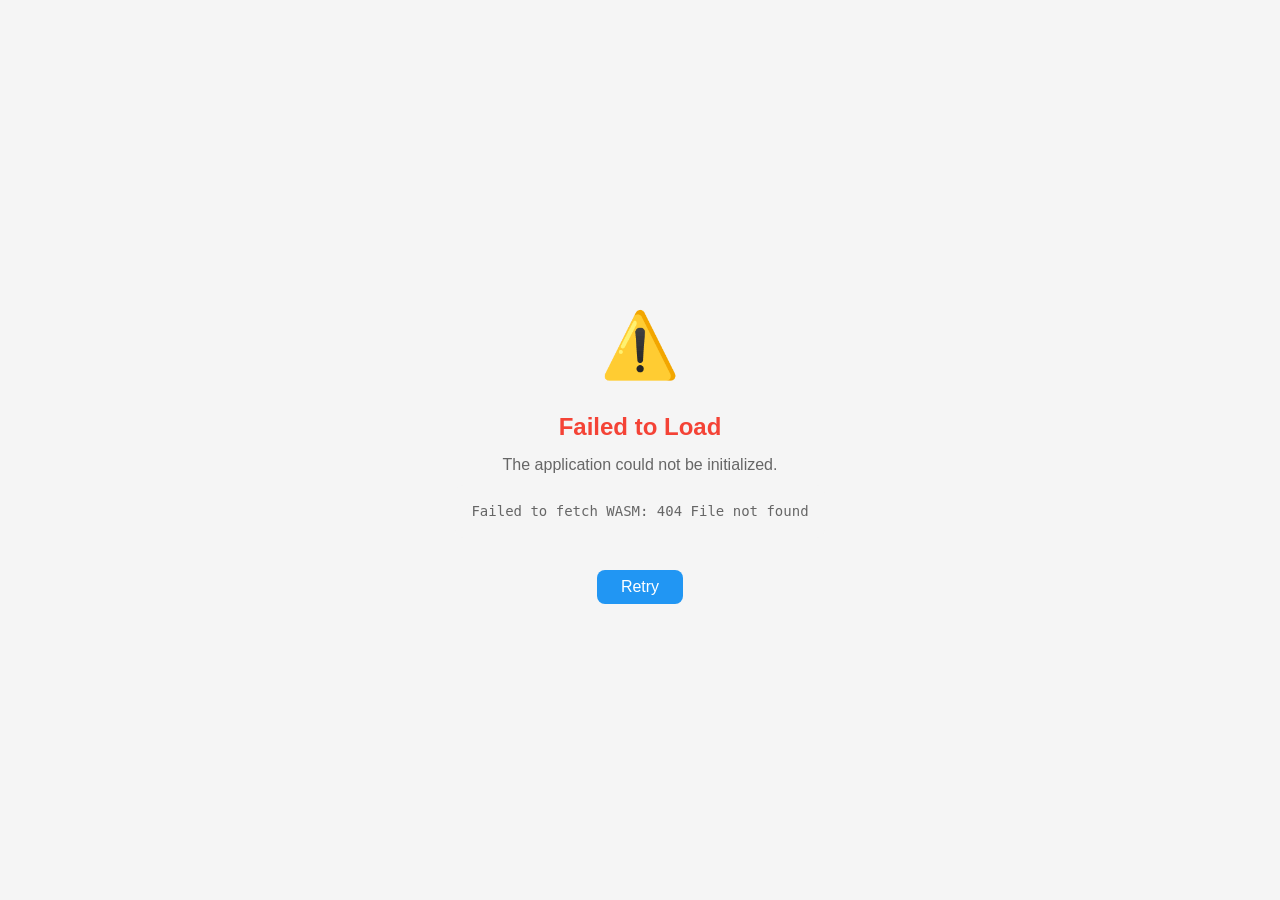
==== index.html @ f496a76c "Deploy Bulletin Board WASM app to GitHub Pages - Add BulletinBoard.wasm (66MB) built with Swift 6.2." ====
<!DOCTYPE html>
<html lang="en">
<head>
    <meta charset="UTF-8">
    <meta name="viewport" content="width=device-width, initial-scale=1.0">
    <title>Bulletin Board - RSS Feed Reader</title>

    <!-- Security Headers -->
    <meta http-equiv="Content-Security-Policy" content="default-src 'self'; script-src 'self' 'unsafe-inline' 'wasm-unsafe-eval'; style-src 'self' 'unsafe-inline'; img-src 'self' data: https:; connect-src 'self' https:; font-src 'self' data:;">

    <!-- Meta Tags -->
    <meta name="description" content="A modern RSS feed reader built with Swift WASM and LINKER framework">
    <meta name="author" content="Bulletin Board">
    <meta name="theme-color" content="#2196f3">

    <!-- Favicon -->
    <link rel="icon" href="data:image/svg+xml,<svg xmlns='http://www.w3.org/2000/svg' viewBox='0 0 100 100'><text y='.9em' font-size='90'>🗞️</text></svg>">

    <!-- Styles -->
    <link rel="stylesheet" href="styles.css">
</head>
<body>
    <!-- Root mounting point -->
    <div id="app">
        <div class="loading">
            <div class="spinner"></div>
            <p>Loading Bulletin Board...</p>
            <p class="loading-subtitle">Initializing security features & GPU effects</p>
        </div>
    </div>

    <!-- WASM Bundle -->
    <script type="module">
        import { startWasmApp } from './BulletinBoard.js'

        console.log('🗞️ Bulletin Board starting...')

        startWasmApp().catch(err => {
            console.error('Failed to start WASM app:', err)
            document.getElementById('app').innerHTML = `
                <div class="error-container">
                    <div class="error-icon">⚠️</div>
                    <h1>Failed to Load</h1>
                    <p>The application could not be initialized.</p>
                    <p class="error-details">${err.message || 'Unknown error'}</p>
                    <button onclick="location.reload()" class="retry-button">Retry</button>
                </div>
            `
        })
    </script>
</body>
</html>
---- styles.css ----
/* ===============================================
   Bulletin Board - Modern RSS Feed Reader
   Built with Swift WASM & LINKER Framework
   =============================================== */

/* Base Styles */
* {
    margin: 0;
    padding: 0;
    box-sizing: border-box;
}

:root {
    /* Colors */
    --color-primary: #2196f3;
    --color-primary-dark: #1976d2;
    --color-success: #4caf50;
    --color-warning: #ff9800;
    --color-error: #f44336;
    --color-text: #333;
    --color-text-light: #666;
    --color-text-lighter: #999;
    --color-background: #f5f5f5;
    --color-surface: #ffffff;
    --color-border: #e0e0e0;
    --color-shadow: rgba(0, 0, 0, 0.1);

    /* Spacing */
    --spacing-xs: 4px;
    --spacing-sm: 8px;
    --spacing-md: 16px;
    --spacing-lg: 24px;
    --spacing-xl: 32px;

    /* Typography */
    --font-family: -apple-system, BlinkMacSystemFont, 'Segoe UI', Roboto, Oxygen, Ubuntu, Cantarell, sans-serif;
    --font-size-sm: 14px;
    --font-size-base: 16px;
    --font-size-lg: 18px;
    --font-size-xl: 24px;

    /* Transitions */
    --transition-fast: 150ms ease;
    --transition-base: 250ms ease;
    --transition-slow: 350ms ease;

    /* Border Radius */
    --radius-sm: 4px;
    --radius-md: 8px;
    --radius-lg: 12px;
}

body {
    font-family: var(--font-family);
    font-size: var(--font-size-base);
    line-height: 1.5;
    color: var(--color-text);
    background: var(--color-background);
    -webkit-font-smoothing: antialiased;
    -moz-osx-font-smoothing: grayscale;
}

/* App Container */
#app {
    min-height: 100vh;
}

.bulletin-board-app {
    max-width: 1200px;
    margin: 0 auto;
    padding: var(--spacing-lg);
}

/* Loading State */
.loading {
    display: flex;
    flex-direction: column;
    align-items: center;
    justify-content: center;
    height: 100vh;
    gap: var(--spacing-md);
}

.spinner {
    width: 48px;
    height: 48px;
    border: 4px solid var(--color-border);
    border-top-color: var(--color-primary);
    border-radius: 50%;
    animation: spin 1s linear infinite;
}

@keyframes spin {
    to { transform: rotate(360deg); }
}

.loading p {
    color: var(--color-text-light);
    font-size: var(--font-size-lg);
}

.loading-subtitle {
    font-size: var(--font-size-sm) !important;
    color: var(--color-text-lighter) !important;
}

/* Error State */
.error-container {
    display: flex;
    flex-direction: column;
    align-items: center;
    justify-content: center;
    height: 100vh;
    padding: var(--spacing-xl);
    text-align: center;
}

.error-icon {
    font-size: 64px;
    margin-bottom: var(--spacing-md);
}

.error-container h1 {
    font-size: var(--font-size-xl);
    margin-bottom: var(--spacing-sm);
    color: var(--color-error);
}

.error-container p {
    color: var(--color-text-light);
    margin-bottom: var(--spacing-sm);
}

.error-details {
    font-family: monospace;
    font-size: var(--font-size-sm);
    color: var(--color-text-lighter);
    background: var(--color-background);
    padding: var(--spacing-md);
    border-radius: var(--radius-md);
    max-width: 600px;
}

.retry-button {
    margin-top: var(--spacing-lg);
    padding: var(--spacing-sm) var(--spacing-lg);
    background: var(--color-primary);
    color: white;
    border: none;
    border-radius: var(--radius-md);
    font-size: var(--font-size-base);
    cursor: pointer;
    transition: background var(--transition-fast);
}

.retry-button:hover {
    background: var(--color-primary-dark);
}

/* Header */
.app-header {
    margin-bottom: var(--spacing-xl);
    text-align: center;
}

.app-header h1 {
    font-size: var(--font-size-xl);
    margin-bottom: var(--spacing-sm);
    color: var(--color-text);
}

.app-stats {
    color: var(--color-text-light);
    font-size: var(--font-size-sm);
}

/* Article Cards */
.article-card {
    background: var(--color-surface);
    border-radius: var(--radius-lg);
    padding: var(--spacing-lg);
    margin-bottom: var(--spacing-md);
    box-shadow: 0 2px 4px var(--color-shadow);
    transition: box-shadow var(--transition-base), transform var(--transition-fast);
    cursor: pointer;
    will-change: transform, opacity;
}

.article-card:hover {
    box-shadow: 0 4px 8px var(--color-shadow);
    transform: translateY(-2px);
}

.article-card--read {
    opacity: 0.7;
}

.article-card--favorite {
    border-left: 4px solid var(--color-primary);
}

.article-card__header {
    margin-bottom: var(--spacing-md);
}

.article-card__category {
    display: inline-block;
    padding: var(--spacing-xs) var(--spacing-sm);
    border-radius: var(--radius-sm);
    font-size: var(--font-size-sm);
    color: white;
    margin-bottom: var(--spacing-sm);
}

.article-card__title {
    font-size: var(--font-size-lg);
    margin-bottom: var(--spacing-sm);
    color: var(--color-text);
}

.article-card__metadata {
    color: var(--color-text-lighter);
    font-size: var(--font-size-sm);
}

.article-card__content {
    margin-bottom: var(--spacing-md);
}

.article-card__image {
    width: 100%;
    height: 200px;
    object-fit: cover;
    border-radius: var(--radius-md);
    margin-bottom: var(--spacing-md);
}

.article-card__description {
    color: var(--color-text-light);
    line-height: 1.6;
}

.article-card__keywords {
    display: flex;
    flex-wrap: wrap;
    gap: var(--spacing-xs);
    margin-top: var(--spacing-sm);
}

.article-card__keyword {
    padding: var(--spacing-xs) var(--spacing-sm);
    background: var(--color-background);
    border-radius: var(--radius-sm);
    font-size: var(--font-size-sm);
    color: var(--color-text-light);
}

.article-card__footer {
    display: flex;
    align-items: center;
    gap: var(--spacing-md);
}

.article-card__action {
    padding: var(--spacing-sm) var(--spacing-md);
    background: none;
    border: 1px solid var(--color-border);
    border-radius: var(--radius-md);
    cursor: pointer;
    font-size: var(--font-size-base);
    transition: background var(--transition-fast), border-color var(--transition-fast);
}

.article-card__action:hover {
    background: var(--color-background);
    border-color: var(--color-primary);
}

.article-card__favorite {
    color: var(--color-warning);
}

.article-card__read-indicator {
    color: var(--color-text-lighter);
}

.article-card__link {
    margin-left: auto;
    color: var(--color-primary);
    text-decoration: none;
    font-weight: 500;
    transition: color var(--transition-fast);
}

.article-card__link:hover {
    color: var(--color-primary-dark);
}

/* Empty State */
.app-empty {
    text-align: center;
    padding: var(--spacing-xl);
    color: var(--color-text-light);
}

/* Footer */
.app-footer {
    margin-top: var(--spacing-xl);
    padding-top: var(--spacing-lg);
    border-top: 1px solid var(--color-border);
    text-align: center;
    color: var(--color-text-light);
    font-size: var(--font-size-sm);
}

/* GPU-Ready Classes (for LINKER GPU effects) */
.feed-manager-modal,
.search-bar {
    will-change: transform, opacity;
}

/* Responsive Design */
@media (max-width: 768px) {
    .bulletin-board-app {
        padding: var(--spacing-md);
    }

    .article-card {
        padding: var(--spacing-md);
    }

    .app-header h1 {
        font-size: var(--font-size-lg);
    }
}

/* Dark Mode Support (future) */
@media (prefers-color-scheme: dark) {
    /* Dark mode styles can be added here */
}

/* ===============================================
   Phase 1 New Components
   =============================================== */

/* Search Bar */
.search-bar {
    display: flex;
    align-items: center;
    gap: var(--spacing-sm);
    padding: var(--spacing-md);
    background: var(--color-surface);
    border-radius: var(--radius-lg);
    box-shadow: 0 2px 4px var(--color-shadow);
    margin-bottom: var(--spacing-md);
}

.search-bar__input {
    flex: 1;
    padding: var(--spacing-sm) var(--spacing-md);
    border: 1px solid var(--color-border);
    border-radius: var(--radius-md);
    font-size: var(--font-size-base);
    font-family: var(--font-family);
    transition: border-color var(--transition-fast);
}

.search-bar__input:focus {
    outline: none;
    border-color: var(--color-primary);
}

.search-bar__actions {
    display: flex;
    align-items: center;
    gap: var(--spacing-sm);
}

.search-bar__icon {
    color: var(--color-text-lighter);
    font-size: var(--font-size-lg);
}

.search-bar__clear {
    padding: var(--spacing-xs);
    background: none;
    border: none;
    cursor: pointer;
    color: var(--color-text-lighter);
    font-size: var(--font-size-lg);
    transition: color var(--transition-fast);
}

.search-bar__clear:hover {
    color: var(--color-error);
}

.search-bar__status-container {
    min-width: 80px;
    text-align: right;
}

.search-bar__status {
    font-size: var(--font-size-sm);
    color: var(--color-text-lighter);
}

.search-bar__status--searching {
    color: var(--color-primary);
}

.search-bar__status--results {
    color: var(--color-success);
}

/* Toolbar */
.app-toolbar {
    display: flex;
    gap: var(--spacing-md);
    padding: var(--spacing-md);
    margin-bottom: var(--spacing-lg);
}

.toolbar-button {
    padding: var(--spacing-sm) var(--spacing-lg);
    background: var(--color-surface);
    border: 1px solid var(--color-border);
    border-radius: var(--radius-md);
    font-size: var(--font-size-base);
    font-family: var(--font-family);
    cursor: pointer;
    transition: all var(--transition-fast);
}

.toolbar-button:hover {
    background: var(--color-background);
    border-color: var(--color-primary);
    transform: translateY(-1px);
    box-shadow: 0 2px 4px var(--color-shadow);
}

.toolbar-button--primary {
    background: var(--color-primary);
    color: white;
    border-color: var(--color-primary);
}

.toolbar-button--primary:hover {
    background: var(--color-primary-dark);
    border-color: var(--color-primary-dark);
}

/* Feed Manager Modal */
.modal-overlay {
    position: fixed;
    top: 0;
    left: 0;
    right: 0;
    bottom: 0;
    background: rgba(0, 0, 0, 0.5);
    display: flex;
    align-items: center;
    justify-content: center;
    z-index: 1000;
    animation: fadeIn var(--transition-base);
}

@keyframes fadeIn {
    from { opacity: 0; }
    to { opacity: 1; }
}

.feed-manager {
    background: var(--color-surface);
    border-radius: var(--radius-lg);
    max-width: 600px;
    width: 90%;
    max-height: 80vh;
    display: flex;
    flex-direction: column;
    box-shadow: 0 8px 32px rgba(0, 0, 0, 0.2);
    animation: slideUp var(--transition-base);
}

@keyframes slideUp {
    from {
        opacity: 0;
        transform: translateY(20px);
    }
    to {
        opacity: 1;
        transform: translateY(0);
    }
}

.feed-manager__header {
    display: flex;
    align-items: center;
    justify-content: space-between;
    padding: var(--spacing-lg);
    border-bottom: 1px solid var(--color-border);
}

.feed-manager__title {
    font-size: var(--font-size-xl);
    margin: 0;
}

.feed-manager__close {
    padding: var(--spacing-xs);
    background: none;
    border: none;
    font-size: var(--font-size-xl);
    cursor: pointer;
    color: var(--color-text-lighter);
    transition: color var(--transition-fast);
}

.feed-manager__close:hover {
    color: var(--color-error);
}

.feed-manager__content {
    flex: 1;
    overflow-y: auto;
    padding: var(--spacing-lg);
}

.feed-manager__list {
    display: flex;
    flex-direction: column;
    gap: var(--spacing-md);
}

.feed-manager__empty {
    text-align: center;
    padding: var(--spacing-xl);
    color: var(--color-text-light);
}

.feed-item {
    display: flex;
    justify-content: space-between;
    align-items: center;
    padding: var(--spacing-md);
    background: var(--color-background);
    border-radius: var(--radius-md);
    border-left: 4px solid var(--color-success);
}

.feed-item--disabled {
    opacity: 0.6;
    border-left-color: var(--color-text-lighter);
}

.feed-item--error {
    border-left-color: var(--color-error);
}

.feed-item__info {
    flex: 1;
}

.feed-item__title {
    margin: 0 0 var(--spacing-xs) 0;
    font-size: var(--font-size-lg);
}

.feed-item__url {
    margin: 0 0 var(--spacing-xs) 0;
    font-size: var(--font-size-sm);
    color: var(--color-text-lighter);
}

.feed-item__stats {
    font-size: var(--font-size-sm);
    color: var(--color-text-light);
}

.feed-item__actions {
    display: flex;
    gap: var(--spacing-sm);
}

.feed-item__action {
    padding: var(--spacing-sm);
    background: none;
    border: 1px solid var(--color-border);
    border-radius: var(--radius-sm);
    cursor: pointer;
    font-size: var(--font-size-lg);
    transition: all var(--transition-fast);
}

.feed-item__action:hover {
    background: var(--color-surface);
    border-color: var(--color-primary);
}

.feed-item__action--danger:hover {
    border-color: var(--color-error);
    color: var(--color-error);
}

.feed-form {
    display: flex;
    flex-direction: column;
    gap: var(--spacing-md);
}

.feed-form label {
    font-weight: 500;
    margin-bottom: var(--spacing-xs);
}

.feed-form input {
    padding: var(--spacing-sm) var(--spacing-md);
    border: 1px solid var(--color-border);
    border-radius: var(--radius-md);
    font-size: var(--font-size-base);
    font-family: var(--font-family);
    transition: border-color var(--transition-fast);
}

.feed-form input:focus {
    outline: none;
    border-color: var(--color-primary);
}

.feed-form__submit {
    padding: var(--spacing-sm) var(--spacing-lg);
    background: var(--color-primary);
    color: white;
    border: none;
    border-radius: var(--radius-md);
    font-size: var(--font-size-base);
    font-weight: 500;
    cursor: pointer;
    transition: background var(--transition-fast);
}

.feed-form__submit:hover {
    background: var(--color-primary-dark);
}

.feed-manager__footer {
    padding: var(--spacing-lg);
    border-top: 1px solid var(--color-border);
    display: flex;
    justify-content: flex-end;
    gap: var(--spacing-md);
}

.feed-manager__add,
.feed-manager__cancel {
    padding: var(--spacing-sm) var(--spacing-lg);
    border: 1px solid var(--color-border);
    border-radius: var(--radius-md);
    font-size: var(--font-size-base);
    cursor: pointer;
    transition: all var(--transition-fast);
}

.feed-manager__add {
    background: var(--color-primary);
    color: white;
    border-color: var(--color-primary);
}

.feed-manager__add:hover {
    background: var(--color-primary-dark);
}

.feed-manager__cancel {
    background: var(--color-surface);
}

.feed-manager__cancel:hover {
    background: var(--color-background);
}

/* Toast Notifications */
.toast {
    position: fixed;
    bottom: var(--spacing-xl);
    right: var(--spacing-xl);
    background: var(--color-success);
    color: white;
    padding: var(--spacing-md) var(--spacing-lg);
    border-radius: var(--radius-md);
    box-shadow: 0 4px 12px rgba(0, 0, 0, 0.15);
    display: flex;
    align-items: center;
    gap: var(--spacing-md);
    z-index: 2000;
    animation: slideInRight var(--transition-base);
}

@keyframes slideInRight {
    from {
        opacity: 0;
        transform: translateX(100px);
    }
    to {
        opacity: 1;
        transform: translateX(0);
    }
}

.toast--success {
    background: var(--color-success);
}

.toast--error {
    background: var(--color-error);
}

.toast--warning {
    background: var(--color-warning);
}

.toast__message {
    flex: 1;
}

.toast__close {
    padding: var(--spacing-xs);
    background: none;
    border: none;
    color: white;
    font-size: var(--font-size-lg);
    cursor: pointer;
    opacity: 0.8;
    transition: opacity var(--transition-fast);
}

.toast__close:hover {
    opacity: 1;
}

/* Error Message (reusing ErrorMessage component styles) */
.error-message {
    padding: var(--spacing-md);
    background: var(--color-error);
    color: white;
    border-radius: var(--radius-md);
    margin-bottom: var(--spacing-md);
    display: flex;
    justify-content: space-between;
    align-items: center;
}

.error-message__text {
    flex: 1;
}

.error-message__dismiss {
    padding: var(--spacing-xs) var(--spacing-sm);
    background: none;
    border: none;
    color: white;
    cursor: pointer;
    font-size: var(--font-size-lg);
    opacity: 0.8;
    transition: opacity var(--transition-fast);
}

.error-message__dismiss:hover {
    opacity: 1;
}
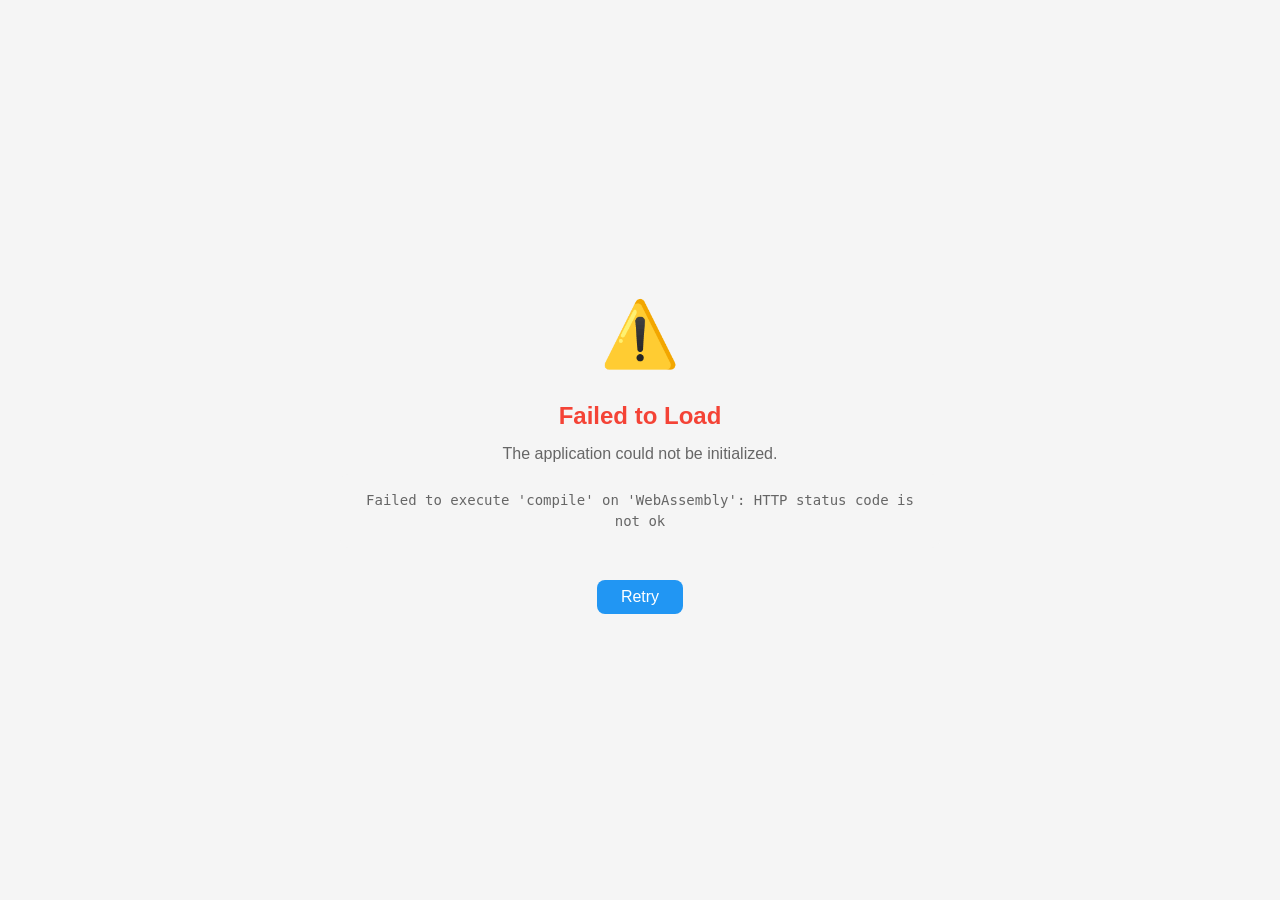
==== commit 92b7ac05: "deploy: Optimized WASM (48MB) + service worker caching" ====
--- a/index.html
+++ b/index.html
@@ -31,11 +31,20 @@
 
     <!-- WASM Bundle -->
     <script type="module">
+        if ('serviceWorker' in navigator) {
+            navigator.serviceWorker.register('./sw.js').then(reg => {
+                console.log('[SW] Registered:', reg.scope);
+            }).catch(err => console.warn('[SW] Registration failed:', err));
+        }
+
         import { startWasmApp } from './BulletinBoard.js'
 
-        console.log('🗞️ Bulletin Board starting...')
+        const pageStart = performance.now();
+        console.log(`[PERF] Page script executing at ${pageStart.toFixed(1)}ms from navigationStart`);
 
-        startWasmApp().catch(err => {
+        startWasmApp().then(() => {
+            console.log(`[PERF] App fully started: ${(performance.now() - pageStart).toFixed(1)}ms from script start`);
+        }).catch(err => {
             console.error('Failed to start WASM app:', err)
             document.getElementById('app').innerHTML = `
                 <div class="error-container">
--- a/styles.css
+++ b/styles.css
@@ -1,9 +1,3 @@
-/* ===============================================
-   Bulletin Board - Modern RSS Feed Reader
-   Built with Swift WASM & LINKER Framework
-   =============================================== */
-
-/* Base Styles */
 * {
     margin: 0;
     padding: 0;
@@ -11,7 +5,6 @@
 }
 
 :root {
-    /* Colors */
     --color-primary: #2196f3;
     --color-primary-dark: #1976d2;
     --color-success: #4caf50;
@@ -24,27 +17,19 @@
     --color-surface: #ffffff;
     --color-border: #e0e0e0;
     --color-shadow: rgba(0, 0, 0, 0.1);
-
-    /* Spacing */
     --spacing-xs: 4px;
     --spacing-sm: 8px;
     --spacing-md: 16px;
     --spacing-lg: 24px;
     --spacing-xl: 32px;
-
-    /* Typography */
     --font-family: -apple-system, BlinkMacSystemFont, 'Segoe UI', Roboto, Oxygen, Ubuntu, Cantarell, sans-serif;
     --font-size-sm: 14px;
     --font-size-base: 16px;
     --font-size-lg: 18px;
     --font-size-xl: 24px;
-
-    /* Transitions */
     --transition-fast: 150ms ease;
     --transition-base: 250ms ease;
     --transition-slow: 350ms ease;
-
-    /* Border Radius */
     --radius-sm: 4px;
     --radius-md: 8px;
     --radius-lg: 12px;
@@ -60,7 +45,6 @@
     -moz-osx-font-smoothing: grayscale;
 }
 
-/* App Container */
 #app {
     min-height: 100vh;
 }
@@ -71,7 +55,6 @@
     padding: var(--spacing-lg);
 }
 
-/* Loading State */
 .loading {
     display: flex;
     flex-direction: column;
@@ -104,7 +87,6 @@
     color: var(--color-text-lighter) !important;
 }
 
-/* Error State */
 .error-container {
     display: flex;
     flex-direction: column;
@@ -157,7 +139,6 @@
     background: var(--color-primary-dark);
 }
 
-/* Header */
 .app-header {
     margin-bottom: var(--spacing-xl);
     text-align: center;
@@ -174,7 +155,6 @@
     font-size: var(--font-size-sm);
 }
 
-/* Article Cards */
 .article-card {
     background: var(--color-surface);
     border-radius: var(--radius-lg);
@@ -199,6 +179,11 @@
     border-left: 4px solid var(--color-primary);
 }
 
+.article-card--selected {
+    outline: 2px solid var(--color-primary);
+    outline-offset: -2px;
+}
+
 .article-card__header {
     margin-bottom: var(--spacing-md);
 }
@@ -296,14 +281,12 @@
     color: var(--color-primary-dark);
 }
 
-/* Empty State */
 .app-empty {
     text-align: center;
     padding: var(--spacing-xl);
     color: var(--color-text-light);
 }
 
-/* Footer */
 .app-footer {
     margin-top: var(--spacing-xl);
     padding-top: var(--spacing-lg);
@@ -313,13 +296,11 @@
     font-size: var(--font-size-sm);
 }
 
-/* GPU-Ready Classes (for LINKER GPU effects) */
 .feed-manager-modal,
 .search-bar {
     will-change: transform, opacity;
 }
 
-/* Responsive Design */
 @media (max-width: 768px) {
     .bulletin-board-app {
         padding: var(--spacing-md);
@@ -334,16 +315,6 @@
     }
 }
 
-/* Dark Mode Support (future) */
-@media (prefers-color-scheme: dark) {
-    /* Dark mode styles can be added here */
-}
-
-/* ===============================================
-   Phase 1 New Components
-   =============================================== */
-
-/* Search Bar */
 .search-bar {
     display: flex;
     align-items: center;
@@ -413,12 +384,13 @@
     color: var(--color-success);
 }
 
-/* Toolbar */
 .app-toolbar {
     display: flex;
+    flex-wrap: wrap;
     gap: var(--spacing-md);
     padding: var(--spacing-md);
     margin-bottom: var(--spacing-lg);
+    align-items: center;
 }
 
 .toolbar-button {
@@ -450,7 +422,53 @@
     border-color: var(--color-primary-dark);
 }
 
-/* Feed Manager Modal */
+.toolbar-button--active {
+    background: var(--color-primary);
+    color: white;
+    border-color: var(--color-primary);
+}
+
+.toolbar-button--active:hover {
+    background: var(--color-primary-dark);
+    border-color: var(--color-primary-dark);
+}
+
+.date-filter-group {
+    display: flex;
+    align-items: center;
+    gap: var(--spacing-xs);
+    margin-left: auto;
+}
+
+.date-filter-pill {
+    padding: var(--spacing-xs) var(--spacing-sm);
+    border: 1px solid var(--color-border);
+    border-radius: 16px;
+    background: var(--color-surface);
+    font-size: var(--font-size-sm);
+    font-family: var(--font-family);
+    cursor: pointer;
+    white-space: nowrap;
+    transition: all var(--transition-fast);
+}
+
+.date-filter-pill:hover {
+    border-color: var(--color-primary);
+    color: var(--color-primary);
+}
+
+.date-filter-pill--active {
+    background: var(--color-primary);
+    color: white;
+    border-color: var(--color-primary);
+}
+
+.date-filter-pill--active:hover {
+    background: var(--color-primary-dark);
+    border-color: var(--color-primary-dark);
+    color: white;
+}
+
 .modal-overlay {
     position: fixed;
     top: 0;
@@ -530,12 +548,21 @@
     display: flex;
     flex-direction: column;
     gap: var(--spacing-md);
+    padding: var(--spacing-md) var(--spacing-lg);
+    overflow-y: auto;
+    flex: 1;
 }
 
 .feed-manager__empty {
     text-align: center;
     padding: var(--spacing-xl);
     color: var(--color-text-light);
+}
+
+.feed-manager__error {
+    padding: var(--spacing-sm) var(--spacing-lg);
+    color: var(--color-danger);
+    font-size: var(--font-size-sm);
 }
 
 .feed-item {
@@ -604,8 +631,9 @@
 
 .feed-form {
     display: flex;
-    flex-direction: column;
-    gap: var(--spacing-md);
+    flex-direction: row;
+    gap: var(--spacing-sm);
+    padding: var(--spacing-md) var(--spacing-lg);
 }
 
 .feed-form label {
@@ -614,6 +642,7 @@
 }
 
 .feed-form input {
+    flex: 1;
     padding: var(--spacing-sm) var(--spacing-md);
     border: 1px solid var(--color-border);
     border-radius: var(--radius-md);
@@ -637,6 +666,7 @@
     font-weight: 500;
     cursor: pointer;
     transition: background var(--transition-fast);
+    white-space: nowrap;
 }
 
 .feed-form__submit:hover {
@@ -679,7 +709,13 @@
     background: var(--color-background);
 }
 
-/* Toast Notifications */
+.feed-manager__opml {
+    display: flex;
+    gap: var(--spacing-sm);
+    padding: var(--spacing-sm) var(--spacing-lg) var(--spacing-md);
+    border-top: 1px solid var(--color-border);
+}
+
 .toast {
     position: fixed;
     bottom: var(--spacing-xl);
@@ -738,7 +774,6 @@
     opacity: 1;
 }
 
-/* Error Message (reusing ErrorMessage component styles) */
 .error-message {
     padding: var(--spacing-md);
     background: var(--color-error);
@@ -769,3 +804,561 @@
     opacity: 1;
 }
 
+.card-expansion-backdrop {
+    position: fixed;
+    top: 0;
+    left: 0;
+    right: 0;
+    bottom: 0;
+    background: rgba(0, 0, 0, 0.5);
+    z-index: 10000;
+    will-change: opacity;
+}
+
+.card-expansion-clone {
+    position: fixed;
+    z-index: 10001;
+    will-change: transform;
+    overflow: hidden;
+    background: var(--color-surface);
+}
+
+.article-detail-overlay {
+    position: fixed;
+    top: 0;
+    left: 0;
+    right: 0;
+    bottom: 0;
+    z-index: 1000;
+    display: flex;
+    align-items: flex-start;
+    justify-content: center;
+    overflow-y: auto;
+    -webkit-overflow-scrolling: touch;
+    padding: var(--spacing-lg) var(--spacing-md);
+}
+
+.article-detail {
+    position: relative;
+    max-width: 800px;
+    width: 100%;
+    background: var(--color-surface);
+    border-radius: var(--radius-lg);
+    margin: var(--spacing-lg) 0;
+}
+
+.article-detail__close-btn {
+    position: absolute;
+    top: var(--spacing-md);
+    right: var(--spacing-md);
+    width: 36px;
+    height: 36px;
+    border-radius: 50%;
+    border: none;
+    background: rgba(0, 0, 0, 0.5);
+    color: white;
+    font-size: 18px;
+    cursor: pointer;
+    display: flex;
+    align-items: center;
+    justify-content: center;
+    z-index: 10;
+    transition: background var(--transition-fast);
+}
+
+.article-detail__close-btn:hover {
+    background: rgba(0, 0, 0, 0.7);
+}
+
+.article-detail__hero {
+    width: 100%;
+    max-height: 300px;
+    overflow: hidden;
+    border-radius: var(--radius-lg) var(--radius-lg) 0 0;
+}
+
+.article-detail__hero-img {
+    width: 100%;
+    height: 300px;
+    object-fit: cover;
+    display: block;
+}
+
+.article-detail__hero--placeholder {
+    height: 120px;
+    background: linear-gradient(135deg, #e8eaf6 0%, #c5cae9 50%, #e8eaf6 100%);
+    display: flex;
+    align-items: center;
+    justify-content: center;
+}
+
+.article-detail__header {
+    padding: var(--spacing-lg);
+    padding-bottom: 0;
+}
+
+.article-detail__category {
+    display: inline-block;
+    padding: 2px 10px;
+    border-radius: 12px;
+    color: white;
+    font-size: var(--font-size-sm);
+    font-weight: 600;
+    margin-bottom: var(--spacing-sm);
+}
+
+.article-detail__title {
+    font-size: var(--font-size-xl);
+    font-weight: 700;
+    line-height: 1.3;
+    color: var(--color-text);
+    margin-bottom: var(--spacing-sm);
+}
+
+.article-detail__metadata {
+    font-size: var(--font-size-sm);
+    color: var(--color-text-light);
+    margin-bottom: var(--spacing-md);
+}
+
+.article-detail__body {
+    padding: var(--spacing-lg);
+    font-size: var(--font-size-base);
+    line-height: 1.7;
+    color: var(--color-text);
+}
+
+.article-detail__body p {
+    margin-bottom: var(--spacing-md);
+}
+
+.article-detail__keywords {
+    padding: 0 var(--spacing-lg);
+    padding-bottom: var(--spacing-md);
+    display: flex;
+    flex-wrap: wrap;
+    gap: var(--spacing-xs);
+}
+
+.article-detail__keyword {
+    display: inline-block;
+    padding: 2px 10px;
+    background: var(--color-background);
+    border-radius: 12px;
+    font-size: 12px;
+    color: var(--color-text-light);
+}
+
+.article-detail__footer {
+    display: flex;
+    align-items: center;
+    gap: var(--spacing-md);
+    padding: var(--spacing-lg);
+    border-top: 1px solid var(--color-border);
+}
+
+.article-detail__action {
+    padding: var(--spacing-sm) var(--spacing-md);
+    border-radius: var(--radius-md);
+    border: 1px solid var(--color-border);
+    background: var(--color-surface);
+    color: var(--color-text);
+    font-size: var(--font-size-sm);
+    cursor: pointer;
+    transition: all var(--transition-fast);
+    text-decoration: none;
+    display: inline-flex;
+    align-items: center;
+}
+
+.article-detail__action:hover {
+    background: var(--color-background);
+    border-color: var(--color-primary);
+    color: var(--color-primary);
+}
+
+.article-detail__action--primary {
+    background: var(--color-primary);
+    color: white;
+    border-color: var(--color-primary);
+    margin-left: auto;
+}
+
+.article-detail__action--primary:hover {
+    background: var(--color-primary-dark);
+    color: white;
+}
+
+@media (max-width: 600px) {
+    .article-detail-overlay {
+        padding: 0;
+    }
+
+    .article-detail {
+        border-radius: 0;
+        margin: 0;
+        min-height: 100vh;
+    }
+
+    .article-detail__hero {
+        border-radius: 0;
+    }
+
+    .article-detail__title {
+        font-size: var(--font-size-lg);
+    }
+}
+
+.category-filter-bar {
+    display: flex;
+    gap: 8px;
+    overflow-x: auto;
+    padding: 8px 0;
+    margin-bottom: var(--spacing-sm);
+    scrollbar-width: thin;
+    -webkit-overflow-scrolling: touch;
+}
+
+.category-filter-bar::-webkit-scrollbar {
+    height: 4px;
+}
+
+.category-filter-bar::-webkit-scrollbar-thumb {
+    background: var(--color-border);
+    border-radius: 4px;
+}
+
+.category-pill {
+    border-radius: 16px;
+    padding: 4px 12px;
+    font-size: 0.8rem;
+    border: 2px solid;
+    cursor: pointer;
+    white-space: nowrap;
+    font-weight: 500;
+    transition: all var(--transition-fast);
+    line-height: 1.4;
+    font-family: inherit;
+}
+
+.category-pill:hover {
+    transform: translateY(-1px);
+    box-shadow: 0 2px 4px var(--color-shadow);
+}
+
+.category-pill--active {
+    color: white;
+}
+
+.category-pill--inactive {
+    background: transparent;
+}
+
+.category-pill--all-active {
+    background-color: var(--color-text);
+    border-color: var(--color-text);
+    color: var(--color-surface);
+}
+
+.article-card__badges {
+    display: flex;
+    align-items: center;
+    gap: 8px;
+    flex-wrap: wrap;
+    margin-bottom: 4px;
+}
+
+.article-card__category {
+    cursor: pointer;
+    border: none;
+    font-family: inherit;
+}
+
+.article-card__category:hover {
+    opacity: 0.85;
+    transform: scale(1.05);
+}
+
+.article-detail__badges {
+    display: flex;
+    align-items: center;
+    gap: 8px;
+    flex-wrap: wrap;
+    margin-bottom: 8px;
+}
+
+.article-detail__category {
+    cursor: pointer;
+    border: none;
+    font-family: inherit;
+}
+
+.article-detail__category:hover {
+    opacity: 0.85;
+    transform: scale(1.05);
+}
+
+.sentiment-indicator {
+    display: inline-flex;
+    align-items: center;
+    gap: 2px;
+    font-size: 0.75rem;
+    padding: 2px 8px;
+    border-radius: 8px;
+    font-weight: 500;
+    line-height: 1.4;
+}
+
+.sentiment--positive {
+    background-color: rgba(16, 185, 129, 0.15);
+    color: #059669;
+}
+
+.sentiment--neutral {
+    background-color: rgba(107, 114, 128, 0.15);
+    color: #6b7280;
+}
+
+.sentiment--negative {
+    background-color: rgba(239, 68, 68, 0.15);
+    color: #dc2626;
+}
+
+.related-articles {
+    border-top: 1px solid var(--color-border);
+    margin-top: 16px;
+    padding: 12px var(--spacing-lg) 0;
+}
+
+.related-articles__title {
+    font-size: var(--font-size-sm);
+    font-weight: 600;
+    color: var(--color-text-light);
+    text-transform: uppercase;
+    letter-spacing: 0.05em;
+    margin-bottom: 8px;
+}
+
+.related-article-item {
+    display: flex;
+    align-items: center;
+    gap: 8px;
+    padding: 8px;
+    cursor: pointer;
+    border-radius: 8px;
+    transition: background var(--transition-fast);
+}
+
+.related-article-item:hover {
+    background-color: rgba(0, 0, 0, 0.04);
+}
+
+.related-article-item__title {
+    flex: 1;
+    font-size: var(--font-size-sm);
+    color: var(--color-text);
+    overflow: hidden;
+    text-overflow: ellipsis;
+    white-space: nowrap;
+}
+
+.related-article-item__category {
+    display: inline-block;
+    font-size: 0.65rem;
+    padding: 1px 6px;
+    border-radius: 4px;
+    color: white;
+    white-space: nowrap;
+}
+
+.article-card--tinted {
+    background: rgba(255, 255, 255, 0.4);
+    box-shadow: none;
+}
+
+.article-card--tinted:hover {
+    box-shadow: none;
+    transform: translateY(-2px);
+}
+
+.article-card--tinted .article-card__title {
+    color: inherit;
+}
+
+.article-card--tinted .article-card__description {
+    color: inherit;
+    opacity: 0.85;
+}
+
+.article-card--tinted .article-card__metadata {
+    opacity: 0.7;
+}
+
+.article-card--tinted .article-card__keyword {
+    background: rgba(0, 0, 0, 0.08);
+    color: inherit;
+}
+
+.article-card--tinted .article-card__footer {
+    color: inherit;
+}
+
+.article-card--tinted .article-card__action {
+    border-color: rgba(0, 0, 0, 0.15);
+    color: inherit;
+}
+
+.article-card--tinted .article-card__link {
+    color: inherit;
+    opacity: 0.9;
+    font-weight: 600;
+}
+
+.article-card--tinted .article-card__read-indicator {
+    color: inherit;
+    opacity: 0.6;
+}
+
+.sort-group {
+    display: flex;
+    align-items: center;
+    gap: var(--spacing-xs);
+}
+
+.sort-group__label {
+    font-size: var(--font-size-sm);
+    color: var(--color-text-light);
+    font-weight: 500;
+    white-space: nowrap;
+    margin-right: var(--spacing-xs);
+}
+
+.settings-panel {
+    background: var(--color-surface);
+    border-radius: var(--radius-lg);
+    max-width: 500px;
+    width: 90%;
+    box-shadow: 0 8px 32px rgba(0, 0, 0, 0.2);
+    animation: slideUp var(--transition-base);
+}
+
+.settings-panel__header {
+    display: flex;
+    align-items: center;
+    justify-content: space-between;
+    padding: var(--spacing-lg);
+    border-bottom: 1px solid var(--color-border);
+}
+
+.settings-panel__title {
+    font-size: var(--font-size-xl);
+    margin: 0;
+}
+
+.settings-panel__section {
+    padding: var(--spacing-md) var(--spacing-lg);
+    border-bottom: 1px solid var(--color-border);
+}
+
+.settings-panel__section:last-child {
+    border-bottom: none;
+}
+
+.settings-panel__section-title {
+    font-size: var(--font-size-base);
+    font-weight: 600;
+    margin-bottom: var(--spacing-sm);
+    color: var(--color-text);
+}
+
+.settings-panel__pills {
+    display: flex;
+    gap: var(--spacing-xs);
+}
+
+.settings-panel__info {
+    font-size: var(--font-size-sm);
+    color: var(--color-text-light);
+    margin-bottom: var(--spacing-sm);
+}
+
+.settings-panel__actions {
+    display: flex;
+    flex-wrap: wrap;
+    gap: var(--spacing-sm);
+}
+
+.feed-item__edit-form {
+    display: flex;
+    gap: var(--spacing-sm);
+    margin-top: var(--spacing-sm);
+    width: 100%;
+}
+
+.feed-item__edit-input {
+    flex: 1;
+    padding: var(--spacing-xs) var(--spacing-sm);
+    border: 1px solid var(--color-border);
+    border-radius: var(--radius-sm);
+    font-size: var(--font-size-sm);
+    font-family: var(--font-family);
+}
+
+.feed-item__edit-input:focus {
+    outline: none;
+    border-color: var(--color-primary);
+}
+
+.feed-item__edit-save {
+    padding: var(--spacing-xs) var(--spacing-sm);
+    background: var(--color-primary);
+    color: white;
+    border: none;
+    border-radius: var(--radius-sm);
+    font-size: var(--font-size-sm);
+    cursor: pointer;
+}
+
+.feed-item__edit-cancel {
+    padding: var(--spacing-xs) var(--spacing-sm);
+    background: none;
+    border: 1px solid var(--color-border);
+    border-radius: var(--radius-sm);
+    font-size: var(--font-size-sm);
+    cursor: pointer;
+}
+
+body.theme-dark {
+    --color-text: #e0e0e0;
+    --color-text-light: #b0b0b0;
+    --color-text-lighter: #888;
+    --color-background: #1a1a1a;
+    --color-surface: #2a2a2a;
+    --color-border: #444;
+    --color-shadow: rgba(0, 0, 0, 0.3);
+}
+
+body.theme-dark .article-card--tinted {
+    background: rgba(40, 40, 40, 0.6);
+}
+
+body.theme-dark .article-detail {
+    background: var(--color-surface);
+}
+
+@media (max-width: 768px) {
+    .app-toolbar {
+        gap: var(--spacing-sm);
+    }
+
+    .date-filter-group,
+    .sort-group {
+        width: 100%;
+        overflow-x: auto;
+        -webkit-overflow-scrolling: touch;
+    }
+
+    .settings-panel {
+        width: 95%;
+    }
+}
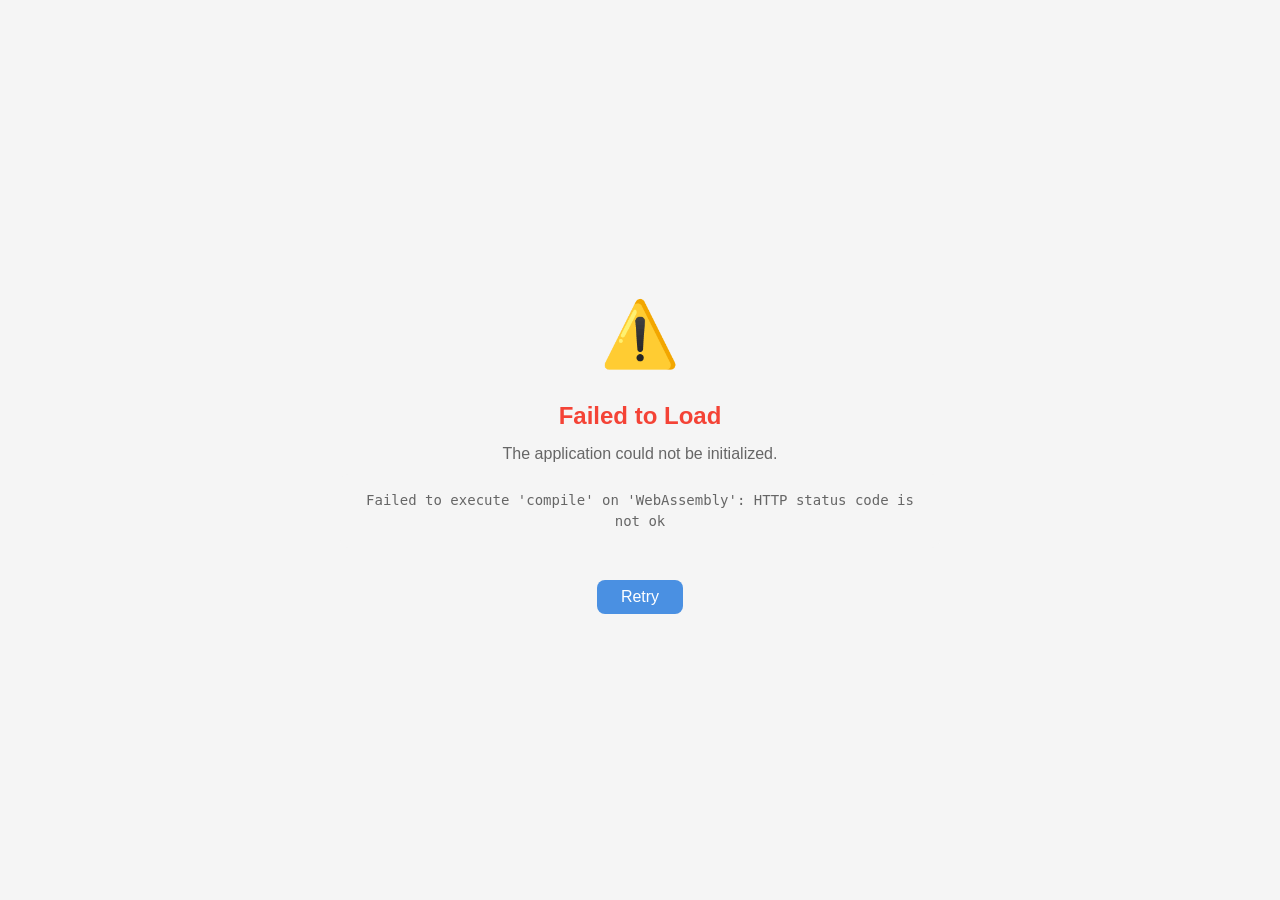
==== commit 22763e76: "fix: Defer NLP/search to post-mount, extract images from HTML, semi-transparent blur panels - Move s" ====
--- a/index.html
+++ b/index.html
@@ -18,6 +18,9 @@
 
     <!-- Styles -->
     <link rel="stylesheet" href="styles.css">
+
+    <!-- Preload WASM for faster startup -->
+    <link rel="preload" href="BulletinBoard.wasm" as="fetch" type="application/wasm" crossorigin>
 </head>
 <body>
     <!-- Root mounting point -->
--- a/styles.css
+++ b/styles.css
@@ -5,40 +5,91 @@
 }
 
 :root {
-    --color-primary: #2196f3;
-    --color-primary-dark: #1976d2;
+    --color-brand-primary: #4a90e2;
+    --color-brand-primary-dark: #357abd;
+    --color-brand-secondary: #f5a623;
+    --color-brand-secondary-dark: #f88d1f;
+
+    --color-primary: #4a90e2;
+    --color-primary-dark: #357abd;
+    --color-primary-light: #6ba3e8;
+    --color-accent: #f5a623;
+    --color-accent-dark: #f88d1f;
+
     --color-success: #4caf50;
+    --color-success-light: #81c784;
     --color-warning: #ff9800;
+    --color-warning-light: #ffb74d;
     --color-error: #f44336;
-    --color-text: #333;
-    --color-text-light: #666;
-    --color-text-lighter: #999;
+    --color-error-light: #e57373;
+    --color-info: #2196f3;
+    --color-info-light: #64b5f6;
+
+    --color-text: #1a1a1a;
+    --color-text-secondary: #4a4a4a;
+    --color-text-light: #666666;
+    --color-text-lighter: #999999;
+    --color-text-disabled: #bdbdbd;
+
     --color-background: #f5f5f5;
+    --color-background-elevated: #fafafa;
     --color-surface: #ffffff;
+    --color-surface-hover: #f8f8f8;
     --color-border: #e0e0e0;
-    --color-shadow: rgba(0, 0, 0, 0.1);
+    --color-border-light: #eeeeee;
+    --color-divider: #e0e0e0;
+
+    --color-danger: #f44336;
+
     --spacing-xs: 4px;
     --spacing-sm: 8px;
     --spacing-md: 16px;
     --spacing-lg: 24px;
     --spacing-xl: 32px;
+    --spacing-2xl: 48px;
+
     --font-family: -apple-system, BlinkMacSystemFont, 'Segoe UI', Roboto, Oxygen, Ubuntu, Cantarell, sans-serif;
+    --font-size-xs: 12px;
     --font-size-sm: 14px;
     --font-size-base: 16px;
     --font-size-lg: 18px;
     --font-size-xl: 24px;
+    --font-size-2xl: 32px;
+
+    --font-weight-normal: 400;
+    --font-weight-medium: 500;
+    --font-weight-semibold: 600;
+    --font-weight-bold: 700;
+
+    --line-height-tight: 1.25;
+    --line-height-normal: 1.5;
+    --line-height-relaxed: 1.65;
+    --line-height-loose: 1.8;
+
     --transition-fast: 150ms ease;
     --transition-base: 250ms ease;
     --transition-slow: 350ms ease;
+
     --radius-sm: 4px;
     --radius-md: 8px;
     --radius-lg: 12px;
+    --radius-xl: 16px;
+    --radius-full: 9999px;
+
+    --z-dropdown: 1000;
+    --z-sticky: 1020;
+    --z-fixed: 1030;
+    --z-modal-backdrop: 1040;
+    --z-modal: 1050;
+    --z-popover: 1060;
+    --z-tooltip: 1070;
 }
 
 body {
     font-family: var(--font-family);
     font-size: var(--font-size-base);
-    line-height: 1.5;
+    font-weight: var(--font-weight-normal);
+    line-height: var(--line-height-normal);
     color: var(--color-text);
     background: var(--color-background);
     -webkit-font-smoothing: antialiased;
@@ -77,6 +128,11 @@
     to { transform: rotate(360deg); }
 }
 
+@keyframes skeleton-shimmer {
+    0% { background-position: 200% 0; }
+    100% { background-position: -200% 0; }
+}
+
 .loading p {
     color: var(--color-text-light);
     font-size: var(--font-size-lg);
@@ -104,6 +160,7 @@
 
 .error-container h1 {
     font-size: var(--font-size-xl);
+    font-weight: var(--font-weight-bold);
     margin-bottom: var(--spacing-sm);
     color: var(--color-error);
 }
@@ -146,6 +203,7 @@
 
 .app-header h1 {
     font-size: var(--font-size-xl);
+    font-weight: var(--font-weight-bold);
     margin-bottom: var(--spacing-sm);
     color: var(--color-text);
 }
@@ -160,15 +218,15 @@
     border-radius: var(--radius-lg);
     padding: var(--spacing-lg);
     margin-bottom: var(--spacing-md);
-    box-shadow: 0 2px 4px var(--color-shadow);
+    box-shadow: none;
     transition: box-shadow var(--transition-base), transform var(--transition-fast);
     cursor: pointer;
     will-change: transform, opacity;
 }
 
 .article-card:hover {
-    box-shadow: 0 4px 8px var(--color-shadow);
-    transform: translateY(-2px);
+    box-shadow: none;
+    transform: translateY(-4px);
 }
 
 .article-card--read {
@@ -199,6 +257,7 @@
 
 .article-card__title {
     font-size: var(--font-size-lg);
+    font-weight: var(--font-weight-semibold);
     margin-bottom: var(--spacing-sm);
     color: var(--color-text);
 }
@@ -220,9 +279,48 @@
     margin-bottom: var(--spacing-md);
 }
 
+.article-card__hero {
+    margin: calc(-1 * var(--spacing-lg)) calc(-1 * var(--spacing-lg)) var(--spacing-md);
+    height: 180px;
+    overflow: hidden;
+    border-radius: var(--radius-lg) var(--radius-lg) 0 0;
+    position: relative;
+}
+
+.article-card__hero::before {
+    content: '';
+    position: absolute;
+    inset: 0;
+    background: linear-gradient(90deg, var(--color-background) 25%, var(--color-border) 50%, var(--color-background) 75%);
+    background-size: 200% 100%;
+    animation: skeleton-shimmer 1.5s ease-in-out infinite;
+    z-index: 1;
+}
+
+.article-card__hero:has(.loaded)::before {
+    display: none;
+}
+
+.article-card__hero-img {
+    width: 100%;
+    height: 100%;
+    object-fit: cover;
+    opacity: 0;
+    transition: opacity 0.3s ease;
+}
+
+.article-card__hero-img.loaded {
+    opacity: 1;
+}
+
+.article-card__hero--placeholder {
+    height: 60px;
+    background: linear-gradient(135deg, var(--color-background) 0%, var(--color-border) 50%, var(--color-background) 100%);
+}
+
 .article-card__description {
     color: var(--color-text-light);
-    line-height: 1.6;
+    line-height: var(--line-height-relaxed);
 }
 
 .article-card__keywords {
@@ -273,7 +371,7 @@
     margin-left: auto;
     color: var(--color-primary);
     text-decoration: none;
-    font-weight: 500;
+    font-weight: var(--font-weight-medium);
     transition: color var(--transition-fast);
 }
 
@@ -303,15 +401,97 @@
 
 @media (max-width: 768px) {
     .bulletin-board-app {
-        padding: var(--spacing-md);
+        padding: var(--spacing-sm);
     }
 
     .article-card {
         padding: var(--spacing-md);
     }
 
+    .article-card__hero {
+        margin: calc(-1 * var(--spacing-md)) calc(-1 * var(--spacing-md)) var(--spacing-sm);
+        height: 120px;
+    }
+
+    .app-header {
+        padding: var(--spacing-md) var(--spacing-sm);
+    }
+
     .app-header h1 {
         font-size: var(--font-size-lg);
+    }
+
+    .app-toolbar {
+        gap: var(--spacing-xs);
+        padding: var(--spacing-md) var(--spacing-sm);
+    }
+
+    .toolbar-actions {
+        display: grid;
+        grid-template-columns: 1fr 1fr;
+        gap: var(--spacing-xs);
+        width: 100%;
+    }
+
+    .toolbar-button {
+        padding: 12px var(--spacing-md);
+        min-height: 44px;
+        font-size: var(--font-size-sm);
+        white-space: nowrap;
+    }
+
+    .date-filter-group {
+        display: flex;
+        gap: var(--spacing-xs);
+        overflow-x: auto;
+        -webkit-overflow-scrolling: touch;
+        scrollbar-width: none;
+        padding-bottom: var(--spacing-xs);
+    }
+
+    .date-filter-group::-webkit-scrollbar {
+        display: none;
+    }
+
+    .date-filter-pill {
+        padding: 10px 16px;
+        min-height: 44px;
+        font-size: var(--font-size-sm);
+        flex-shrink: 0;
+    }
+
+    .sort-group {
+        display: flex;
+        gap: var(--spacing-xs);
+        overflow-x: auto;
+        -webkit-overflow-scrolling: touch;
+        scrollbar-width: none;
+    }
+
+    .sort-group::-webkit-scrollbar {
+        display: none;
+    }
+
+    .sort-group .date-filter-pill {
+        padding: 10px 16px;
+        min-height: 44px;
+        font-size: var(--font-size-sm);
+        flex-shrink: 0;
+    }
+
+    .search-button {
+        min-width: 44px;
+        min-height: 44px;
+        padding: 10px;
+    }
+
+    .search-bar__input {
+        min-height: 44px;
+    }
+
+    .article-card__actions button {
+        min-height: 44px;
+        padding: 10px 14px;
     }
 }
 
@@ -322,7 +502,7 @@
     padding: var(--spacing-md);
     background: var(--color-surface);
     border-radius: var(--radius-lg);
-    box-shadow: 0 2px 4px var(--color-shadow);
+    box-shadow: none;
     margin-bottom: var(--spacing-md);
 }
 
@@ -408,7 +588,7 @@
     background: var(--color-background);
     border-color: var(--color-primary);
     transform: translateY(-1px);
-    box-shadow: 0 2px 4px var(--color-shadow);
+    box-shadow: none;
 }
 
 .toolbar-button--primary {
@@ -431,6 +611,87 @@
 .toolbar-button--active:hover {
     background: var(--color-primary-dark);
     border-color: var(--color-primary-dark);
+}
+
+.toolbar-button--secondary {
+    background: transparent;
+    color: var(--color-primary);
+    border: 1px solid var(--color-primary);
+}
+
+.toolbar-button--secondary:hover {
+    background: var(--color-primary);
+    color: white;
+}
+
+.toolbar-button--toggle {
+    background: var(--color-surface);
+    color: var(--color-text-light);
+    border: 1px solid var(--color-border);
+}
+
+.toolbar-button--toggle:hover {
+    border-color: var(--color-primary);
+    color: var(--color-primary);
+}
+
+.toolbar-button--toggle.toolbar-button--active {
+    background: var(--color-primary);
+    color: white;
+    border-color: var(--color-primary);
+}
+
+.toolbar-button--icon-only {
+    width: 40px;
+    height: 40px;
+    padding: 0;
+    display: inline-flex;
+    align-items: center;
+    justify-content: center;
+    border-radius: var(--radius-md);
+}
+
+.toolbar-group {
+    display: flex;
+    flex-direction: row;
+    align-items: center;
+    gap: var(--spacing-xs);
+}
+
+.toolbar-separator {
+    width: 1px;
+    height: 24px;
+    background: var(--color-border);
+    margin: 0 var(--spacing-xs);
+    flex-shrink: 0;
+}
+
+.toolbar-icon {
+    display: inline-flex;
+    align-items: center;
+    justify-content: center;
+    width: 16px;
+    height: 16px;
+    flex-shrink: 0;
+}
+
+.toolbar-icon + span {
+    margin-left: var(--spacing-xs);
+}
+
+@media (max-width: 768px) {
+    .toolbar-button--icon-only {
+        width: 44px;
+        height: 44px;
+    }
+
+    .toolbar-group {
+        flex-wrap: wrap;
+    }
+
+    .toolbar-separator {
+        display: none;
+    }
 }
 
 .date-filter-group {
@@ -450,6 +711,8 @@
     cursor: pointer;
     white-space: nowrap;
     transition: all var(--transition-fast);
+    display: inline-flex;
+    align-items: center;
 }
 
 .date-filter-pill:hover {
@@ -476,6 +739,8 @@
     right: 0;
     bottom: 0;
     background: rgba(0, 0, 0, 0.5);
+    backdrop-filter: blur(4px);
+    -webkit-backdrop-filter: blur(4px);
     display: flex;
     align-items: center;
     justify-content: center;
@@ -496,19 +761,21 @@
     max-height: 80vh;
     display: flex;
     flex-direction: column;
-    box-shadow: 0 8px 32px rgba(0, 0, 0, 0.2);
-    animation: slideUp var(--transition-base);
-}
-
-@keyframes slideUp {
-    from {
-        opacity: 0;
-        transform: translateY(20px);
-    }
-    to {
-        opacity: 1;
-        transform: translateY(0);
-    }
+    box-shadow: none;
+    animation: panel-slide-up 300ms cubic-bezier(0.16, 1, 0.3, 1);
+}
+
+.feed-manager--blurred {
+    background: rgba(255, 255, 255, 0.75);
+}
+
+body.theme-dark .feed-manager--blurred {
+    background: rgba(30, 30, 30, 0.75);
+}
+
+@keyframes panel-slide-up {
+    from { opacity: 0; transform: translateY(24px) scale(0.98); }
+    to { opacity: 1; transform: translateY(0) scale(1); }
 }
 
 .feed-manager__header {
@@ -637,7 +904,7 @@
 }
 
 .feed-form label {
-    font-weight: 500;
+    font-weight: var(--font-weight-medium);
     margin-bottom: var(--spacing-xs);
 }
 
@@ -663,7 +930,7 @@
     border: none;
     border-radius: var(--radius-md);
     font-size: var(--font-size-base);
-    font-weight: 500;
+    font-weight: var(--font-weight-medium);
     cursor: pointer;
     transition: background var(--transition-fast);
     white-space: nowrap;
@@ -724,7 +991,7 @@
     color: white;
     padding: var(--spacing-md) var(--spacing-lg);
     border-radius: var(--radius-md);
-    box-shadow: 0 4px 12px rgba(0, 0, 0, 0.15);
+    box-shadow: none;
     display: flex;
     align-items: center;
     gap: var(--spacing-md);
@@ -836,6 +1103,12 @@
     overflow-y: auto;
     -webkit-overflow-scrolling: touch;
     padding: var(--spacing-lg) var(--spacing-md);
+    animation: overlay-fade-in 250ms ease;
+}
+
+@keyframes overlay-fade-in {
+    from { opacity: 0; }
+    to { opacity: 1; }
 }
 
 .article-detail {
@@ -845,6 +1118,12 @@
     background: var(--color-surface);
     border-radius: var(--radius-lg);
     margin: var(--spacing-lg) 0;
+    animation: detail-slide-up 300ms cubic-bezier(0.16, 1, 0.3, 1);
+}
+
+@keyframes detail-slide-up {
+    from { opacity: 0; transform: translateY(24px) scale(0.98); }
+    to { opacity: 1; transform: translateY(0) scale(1); }
 }
 
 .article-detail__close-btn {
@@ -875,6 +1154,21 @@
     max-height: 300px;
     overflow: hidden;
     border-radius: var(--radius-lg) var(--radius-lg) 0 0;
+    position: relative;
+}
+
+.article-detail__hero::before {
+    content: '';
+    position: absolute;
+    inset: 0;
+    background: linear-gradient(90deg, var(--color-background) 25%, var(--color-border) 50%, var(--color-background) 75%);
+    background-size: 200% 100%;
+    animation: skeleton-shimmer 1.5s ease-in-out infinite;
+    z-index: 1;
+}
+
+.article-detail__hero:has(.loaded)::before {
+    display: none;
 }
 
 .article-detail__hero-img {
@@ -882,11 +1176,17 @@
     height: 300px;
     object-fit: cover;
     display: block;
+    opacity: 0;
+    transition: opacity 0.3s ease;
+}
+
+.article-detail__hero-img.loaded {
+    opacity: 1;
 }
 
 .article-detail__hero--placeholder {
     height: 120px;
-    background: linear-gradient(135deg, #e8eaf6 0%, #c5cae9 50%, #e8eaf6 100%);
+    background: linear-gradient(135deg, var(--color-background) 0%, var(--color-border) 50%, var(--color-background) 100%);
     display: flex;
     align-items: center;
     justify-content: center;
@@ -903,13 +1203,13 @@
     border-radius: 12px;
     color: white;
     font-size: var(--font-size-sm);
-    font-weight: 600;
+    font-weight: var(--font-weight-semibold);
     margin-bottom: var(--spacing-sm);
 }
 
 .article-detail__title {
     font-size: var(--font-size-xl);
-    font-weight: 700;
+    font-weight: var(--font-weight-bold);
     line-height: 1.3;
     color: var(--color-text);
     margin-bottom: var(--spacing-sm);
@@ -926,6 +1226,7 @@
     font-size: var(--font-size-base);
     line-height: 1.7;
     color: var(--color-text);
+    max-width: 70ch;
 }
 
 .article-detail__body p {
@@ -998,13 +1299,48 @@
         border-radius: 0;
         margin: 0;
         min-height: 100vh;
+        max-width: 100%;
     }
 
     .article-detail__hero {
         border-radius: 0;
+        max-height: 40vh;
     }
 
     .article-detail__title {
+        font-size: var(--font-size-lg);
+    }
+
+    .article-detail__body {
+        padding: var(--spacing-md);
+        font-size: var(--font-size-base);
+    }
+
+    .article-detail__footer {
+        flex-wrap: wrap;
+        gap: var(--spacing-sm);
+        padding: var(--spacing-md);
+    }
+
+    .article-detail__action {
+        flex: 1 1 calc(50% - var(--spacing-xs));
+        min-height: 44px;
+        justify-content: center;
+        padding: 12px var(--spacing-sm);
+    }
+
+    .article-detail__action--primary {
+        flex: 1 1 100%;
+        margin-left: 0;
+    }
+
+    .article-detail__close {
+        width: 44px;
+        height: 44px;
+        top: var(--spacing-sm);
+        right: var(--spacing-sm);
+    }
+}
         font-size: var(--font-size-lg);
     }
 }
@@ -1035,7 +1371,7 @@
     border: 2px solid;
     cursor: pointer;
     white-space: nowrap;
-    font-weight: 500;
+    font-weight: var(--font-weight-medium);
     transition: all var(--transition-fast);
     line-height: 1.4;
     font-family: inherit;
@@ -1043,7 +1379,7 @@
 
 .category-pill:hover {
     transform: translateY(-1px);
-    box-shadow: 0 2px 4px var(--color-shadow);
+    box-shadow: none;
 }
 
 .category-pill--active {
@@ -1101,12 +1437,25 @@
 .sentiment-indicator {
     display: inline-flex;
     align-items: center;
-    gap: 2px;
+    gap: 4px;
     font-size: 0.75rem;
     padding: 2px 8px;
     border-radius: 8px;
-    font-weight: 500;
+    font-weight: var(--font-weight-medium);
     line-height: 1.4;
+}
+
+.sentiment-indicator::before {
+    content: '';
+    display: inline-block;
+    width: 6px;
+    height: 6px;
+    border-radius: 50%;
+    flex-shrink: 0;
+}
+
+.sentiment--positive::before {
+    background-color: #059669;
 }
 
 .sentiment--positive {
@@ -1119,9 +1468,17 @@
     color: #6b7280;
 }
 
+.sentiment--neutral::before {
+    background-color: #6b7280;
+}
+
 .sentiment--negative {
     background-color: rgba(239, 68, 68, 0.15);
     color: #dc2626;
+}
+
+.sentiment--negative::before {
+    background-color: #dc2626;
 }
 
 .related-articles {
@@ -1132,7 +1489,7 @@
 
 .related-articles__title {
     font-size: var(--font-size-sm);
-    font-weight: 600;
+    font-weight: var(--font-weight-semibold);
     color: var(--color-text-light);
     text-transform: uppercase;
     letter-spacing: 0.05em;
@@ -1211,7 +1568,7 @@
 .article-card--tinted .article-card__link {
     color: inherit;
     opacity: 0.9;
-    font-weight: 600;
+    font-weight: var(--font-weight-semibold);
 }
 
 .article-card--tinted .article-card__read-indicator {
@@ -1228,7 +1585,7 @@
 .sort-group__label {
     font-size: var(--font-size-sm);
     color: var(--color-text-light);
-    font-weight: 500;
+    font-weight: var(--font-weight-medium);
     white-space: nowrap;
     margin-right: var(--spacing-xs);
 }
@@ -1238,8 +1595,16 @@
     border-radius: var(--radius-lg);
     max-width: 500px;
     width: 90%;
-    box-shadow: 0 8px 32px rgba(0, 0, 0, 0.2);
-    animation: slideUp var(--transition-base);
+    box-shadow: none;
+    animation: panel-slide-up 300ms cubic-bezier(0.16, 1, 0.3, 1);
+}
+
+.settings-panel--blurred {
+    background: rgba(255, 255, 255, 0.75);
+}
+
+body.theme-dark .settings-panel--blurred {
+    background: rgba(30, 30, 30, 0.75);
 }
 
 .settings-panel__header {
@@ -1266,7 +1631,7 @@
 
 .settings-panel__section-title {
     font-size: var(--font-size-base);
-    font-weight: 600;
+    font-weight: var(--font-weight-semibold);
     margin-bottom: var(--spacing-sm);
     color: var(--color-text);
 }
@@ -1328,14 +1693,108 @@
     cursor: pointer;
 }
 
+.feed-item__frequency {
+    display: flex;
+    align-items: center;
+    gap: var(--spacing-xs);
+    width: 100%;
+}
+
+.feed-item__frequency-label {
+    display: flex;
+    align-items: center;
+    gap: 4px;
+    font-size: var(--font-size-xs);
+    color: var(--color-text-lighter);
+    white-space: nowrap;
+}
+
+.feed-item__frequency-select {
+    flex: 1;
+    padding: var(--spacing-xs) var(--spacing-sm);
+    border: 1px solid var(--color-border);
+    border-radius: var(--radius-sm);
+    font-size: var(--font-size-sm);
+    font-family: var(--font-family);
+    background: var(--color-surface);
+    color: var(--color-text);
+    cursor: pointer;
+    min-height: 32px;
+}
+
+.feed-item__frequency-select:focus {
+    outline: none;
+    border-color: var(--color-primary);
+}
+
+.shortcuts-grid {
+    display: grid;
+    grid-template-columns: 1fr 1fr;
+    gap: var(--spacing-xs) var(--spacing-lg);
+}
+
+.shortcut-row {
+    display: flex;
+    align-items: center;
+    gap: var(--spacing-sm);
+    padding: var(--spacing-xs) 0;
+}
+
+.shortcut-key {
+    display: inline-flex;
+    align-items: center;
+    justify-content: center;
+    min-width: 28px;
+    height: 24px;
+    padding: 0 var(--spacing-xs);
+    background: var(--color-background);
+    border: 1px solid var(--color-border);
+    border-radius: var(--radius-sm);
+    font-family: 'SF Mono', 'Fira Code', 'Cascadia Code', monospace;
+    font-size: var(--font-size-xs);
+    color: var(--color-text-secondary);
+}
+
+.shortcut-desc {
+    font-size: var(--font-size-sm);
+    color: var(--color-text-secondary);
+}
+
 body.theme-dark {
-    --color-text: #e0e0e0;
-    --color-text-light: #b0b0b0;
-    --color-text-lighter: #888;
-    --color-background: #1a1a1a;
-    --color-surface: #2a2a2a;
-    --color-border: #444;
-    --color-shadow: rgba(0, 0, 0, 0.3);
+    --color-brand-primary: #6ba3e8;
+    --color-brand-primary-dark: #4a90e2;
+    --color-brand-secondary: #ffd666;
+    --color-brand-secondary-dark: #f5a623;
+
+    --color-primary: #6ba3e8;
+    --color-primary-dark: #4a90e2;
+    --color-primary-light: #8ab4f8;
+    --color-accent: #ffd666;
+    --color-accent-dark: #f5a623;
+
+    --color-success: #81c995;
+    --color-success-light: #a5d6a7;
+    --color-warning: #ffb74d;
+    --color-warning-light: #ffcc80;
+    --color-error: #f28b82;
+    --color-error-light: #ef9a9a;
+    --color-danger: #f28b82;
+    --color-info: #64b5f6;
+    --color-info-light: #90caf9;
+
+    --color-text: #e8e8e8;
+    --color-text-secondary: #b8b8b8;
+    --color-text-light: #999999;
+    --color-text-lighter: #666666;
+    --color-text-disabled: #4a4a4a;
+
+    --color-background: #121212;
+    --color-background-elevated: #1e1e1e;
+    --color-surface: #1e1e1e;
+    --color-surface-hover: #2a2a2a;
+    --color-border: #333333;
+    --color-border-light: #2a2a2a;
+    --color-divider: #333333;
 }
 
 body.theme-dark .article-card--tinted {
@@ -1344,6 +1803,66 @@
 
 body.theme-dark .article-detail {
     background: var(--color-surface);
+}
+
+body.theme-dark .category-column {
+    background: rgba(40, 40, 40, 0.5);
+}
+
+body.theme-dark .grid-card--tinted {
+    background: rgba(40, 40, 40, 0.6);
+}
+
+body.theme-dark .sentiment--positive {
+    background-color: rgba(16, 185, 129, 0.2);
+    color: #6ee7b7;
+}
+
+body.theme-dark .sentiment--positive::before {
+    background-color: #6ee7b7;
+}
+
+body.theme-dark .sentiment--neutral {
+    background-color: rgba(107, 114, 128, 0.2);
+    color: #9ca3af;
+}
+
+body.theme-dark .sentiment--neutral::before {
+    background-color: #9ca3af;
+}
+
+body.theme-dark .sentiment--negative {
+    background-color: rgba(239, 68, 68, 0.2);
+    color: #fca5a5;
+}
+
+body.theme-dark .sentiment--negative::before {
+    background-color: #fca5a5;
+}
+
+body.theme-dark .article-card__hero--placeholder {
+    background: linear-gradient(135deg, var(--color-background) 0%, var(--color-border) 50%, var(--color-background) 100%);
+}
+
+body.theme-dark .article-detail__hero--placeholder {
+    background: linear-gradient(135deg, var(--color-background) 0%, var(--color-border) 50%, var(--color-background) 100%);
+}
+
+body.theme-dark .related-articles {
+    border-top-color: var(--color-border);
+}
+
+body.theme-dark .related-article-item {
+    border-color: var(--color-border);
+}
+
+body.theme-dark .related-article-item:hover {
+    background: var(--color-surface-hover);
+}
+
+body.theme-dark .category-column__header {
+    background: var(--color-background);
+    border-bottom-color: var(--color-border);
 }
 
 @media (max-width: 768px) {
@@ -1360,5 +1879,552 @@
 
     .settings-panel {
         width: 95%;
-    }
-}
+        max-width: none;
+    }
+
+    .settings-section {
+        padding: var(--spacing-md);
+    }
+}
+
+.article-list__spacer {
+    flex-shrink: 0;
+}
+
+.article-list--virtual {
+    display: flex;
+    flex-direction: column;
+}
+
+.lazy-image {
+    opacity: 0;
+    transition: opacity 0.3s ease;
+    background: var(--color-background);
+    min-height: 60px;
+}
+
+.lazy-image--loaded {
+    opacity: 1;
+}
+
+.discover-section {
+    padding: 0 16px 16px;
+}
+
+.discovered-feeds-list {
+    background: var(--color-surface-hover);
+    border-radius: var(--radius-md, 8px);
+    padding: 12px;
+    margin-top: 8px;
+}
+
+.discovered-feed-item {
+    display: flex;
+    align-items: center;
+    justify-content: space-between;
+    padding: 8px 0;
+    border-bottom: 1px solid var(--color-border, #e0e0e0);
+}
+
+.discovered-feed-item:last-of-type {
+    border-bottom: none;
+}
+
+.discovered-feed-item__title {
+    font-size: var(--font-size-sm, 0.875rem);
+    flex: 1;
+    overflow: hidden;
+    text-overflow: ellipsis;
+    white-space: nowrap;
+    margin-right: 8px;
+}
+
+.category-grid {
+    display: grid;
+    grid-template-columns: repeat(auto-fill, minmax(320px, 1fr));
+    gap: 16px;
+    padding: 16px;
+}
+
+.category-column {
+    display: flex;
+    flex-direction: column;
+    gap: 12px;
+    max-height: 80vh;
+    overflow-y: auto;
+    border-radius: var(--radius-lg, 12px);
+    background: var(--color-surface-hover);
+    padding: 0 8px 8px;
+}
+
+.category-column__header {
+    position: sticky;
+    top: 0;
+    background: var(--color-surface);
+    padding: 12px 8px 8px;
+    font-weight: var(--font-weight-semibold);
+    display: flex;
+    align-items: center;
+    justify-content: space-between;
+    border-bottom: 2px solid var(--color-accent, #4a90d9);
+    z-index: 1;
+}
+
+.category-column__name {
+    font-size: var(--font-size-base, 1rem);
+}
+
+.category-column__count {
+    font-size: var(--font-size-xs, 0.75rem);
+    color: #fff;
+    padding: 2px 8px;
+    border-radius: 10px;
+    font-weight: var(--font-weight-bold);
+}
+
+.grid-card {
+    padding: 12px;
+    border-radius: var(--radius-md, 8px);
+    cursor: pointer;
+    transition: var(--transition-fast, 0.15s ease);
+}
+
+.grid-card:hover {
+    transform: translateY(-1px);
+}
+
+.grid-card--tinted {
+    background: rgba(255, 255, 255, 0.4);
+}
+
+.grid-card--read {
+    opacity: 0.7;
+}
+
+.grid-card--favorite {
+    border-left: 3px solid var(--color-warning, #f0ad4e);
+}
+
+.grid-card--selected {
+    outline: 2px solid var(--color-accent, #4a90d9);
+}
+
+.grid-card__title {
+    font-size: var(--font-size-sm, 0.875rem);
+    font-weight: var(--font-weight-semibold);
+    margin: 0 0 6px 0;
+    line-height: 1.3;
+    display: -webkit-box;
+    -webkit-line-clamp: 2;
+    -webkit-box-orient: vertical;
+    overflow: hidden;
+}
+
+.grid-card__description {
+    font-size: var(--font-size-xs, 0.75rem);
+    color: var(--color-text-secondary, #666);
+    margin: 0 0 6px 0;
+    line-height: 1.4;
+    display: -webkit-box;
+    -webkit-line-clamp: 3;
+    -webkit-box-orient: vertical;
+    overflow: hidden;
+}
+
+.grid-card__keywords {
+    display: flex;
+    flex-wrap: wrap;
+    gap: 4px;
+    margin-bottom: 6px;
+}
+
+.grid-card__keyword {
+    font-size: 0.65rem;
+    background: var(--color-background);
+    padding: 1px 6px;
+    border-radius: 4px;
+}
+
+.grid-card__meta {
+    font-size: 0.65rem;
+    color: var(--color-text-lighter);
+    margin-bottom: 4px;
+}
+
+.grid-card__actions {
+    display: flex;
+    align-items: center;
+    gap: 8px;
+}
+
+.grid-card__action {
+    background: none;
+    border: none;
+    cursor: pointer;
+    font-size: 0.875rem;
+    padding: 2px;
+}
+
+.grid-card__read-indicator {
+    font-size: 0.75rem;
+    color: var(--color-text-lighter);
+}
+
+@media (max-width: 768px) {
+    .category-grid {
+        grid-template-columns: 1fr;
+    }
+
+    .category-column {
+        max-height: none;
+    }
+}
+
+.feed-preview {
+    margin: 12px 16px;
+    padding: 12px;
+    border-radius: var(--radius-md, 8px);
+    font-size: var(--font-size-sm, 0.875rem);
+}
+
+.feed-preview--loading {
+    background: rgba(66, 133, 244, 0.1);
+    color: var(--color-accent, #4a90d9);
+    border: 1px solid rgba(66, 133, 244, 0.3);
+}
+
+.feed-preview--success {
+    background: rgba(76, 175, 80, 0.1);
+    color: #2e7d32;
+    border: 1px solid rgba(76, 175, 80, 0.3);
+}
+
+.feed-preview--error {
+    background: rgba(244, 67, 54, 0.1);
+    color: #c62828;
+    border: 1px solid rgba(244, 67, 54, 0.3);
+}
+
+.feed-preview__title {
+    font-weight: var(--font-weight-semibold);
+    margin-bottom: 8px;
+}
+
+.feed-preview__subtitle {
+    font-size: var(--font-size-xs, 0.75rem);
+    opacity: 0.8;
+    margin-bottom: 6px;
+}
+
+.feed-preview__article {
+    font-size: var(--font-size-xs, 0.75rem);
+    margin-left: 8px;
+    margin-bottom: 3px;
+    opacity: 0.9;
+}
+
+body.theme-dark .feed-preview--success {
+    background: rgba(76, 175, 80, 0.15);
+    color: #81c784;
+    border-color: rgba(76, 175, 80, 0.4);
+}
+
+body.theme-dark .feed-preview--error {
+    background: rgba(244, 67, 54, 0.15);
+    color: #e57373;
+    border-color: rgba(244, 67, 54, 0.4);
+}
+
+body.theme-dark .feed-preview--loading {
+    background: rgba(66, 133, 244, 0.15);
+    color: #64b5f6;
+    border-color: rgba(66, 133, 244, 0.4);
+}
+
+.app-empty {
+    max-width: 800px;
+    margin: 0 auto;
+    padding: 40px 20px;
+    text-align: center;
+}
+
+.empty-state__header h2 {
+    font-size: 2rem;
+    margin: 0 0 12px 0;
+    color: var(--color-text, #333);
+}
+
+.empty-state__header p {
+    font-size: 1.125rem;
+    color: var(--color-text-secondary, #666);
+    margin: 0 0 32px 0;
+}
+
+.empty-state__cta {
+    background: var(--color-primary);
+    color: white;
+    border: none;
+    padding: 14px 32px;
+    border-radius: var(--radius-md, 8px);
+    font-size: 1.125rem;
+    font-weight: var(--font-weight-semibold);
+    cursor: pointer;
+    transition: var(--transition-fast, 0.15s ease);
+}
+
+.empty-state__cta:hover {
+    background: var(--color-primary-dark);
+    transform: translateY(-2px);
+    box-shadow: none;
+}
+
+.empty-state__divider {
+    margin: 48px 0 32px 0;
+    color: var(--color-text-lighter);
+    font-size: 0.875rem;
+    position: relative;
+}
+
+.empty-state__divider::before,
+.empty-state__divider::after {
+    content: '';
+    position: absolute;
+    top: 50%;
+    width: 35%;
+    height: 1px;
+    background: var(--color-border, #e0e0e0);
+}
+
+.empty-state__divider::before {
+    left: 0;
+}
+
+.empty-state__divider::after {
+    right: 0;
+}
+
+.suggested-feeds-grid {
+    display: grid;
+    grid-template-columns: repeat(auto-fill, minmax(250px, 1fr));
+    gap: 16px;
+    margin-top: 24px;
+}
+
+.suggested-feed-card {
+    background: var(--color-surface-hover);
+    border: 1px solid var(--color-border, #e0e0e0);
+    border-radius: var(--radius-md, 8px);
+    padding: 16px;
+    text-align: left;
+    transition: var(--transition-fast, 0.15s ease);
+}
+
+.suggested-feed-card:hover {
+    border-color: var(--color-primary);
+    box-shadow: none;
+    transform: translateY(-2px);
+}
+
+.suggested-feed-card__header {
+    display: flex;
+    justify-content: space-between;
+    align-items: center;
+    margin-bottom: 8px;
+}
+
+.suggested-feed-card__name {
+    font-weight: var(--font-weight-semibold);
+    font-size: 1rem;
+    color: var(--color-text, #333);
+}
+
+.suggested-feed-card__category {
+    font-size: 0.75rem;
+    background: var(--color-primary);
+    color: white;
+    padding: 2px 8px;
+    border-radius: 12px;
+}
+
+.suggested-feed-card__description {
+    font-size: 0.875rem;
+    color: var(--color-text-secondary, #666);
+    margin: 0 0 12px 0;
+    line-height: 1.4;
+}
+
+.suggested-feed-card__button {
+    width: 100%;
+    background: var(--color-primary);
+    color: white;
+    border: none;
+    padding: 8px 16px;
+    border-radius: var(--radius-sm, 6px);
+    font-size: 0.875rem;
+    font-weight: var(--font-weight-semibold);
+    cursor: pointer;
+    transition: var(--transition-fast, 0.15s ease);
+    min-height: 44px;
+}
+
+.suggested-feed-card__button:hover {
+    background: var(--color-primary-dark);
+}
+
+body.theme-dark .app-empty {
+    color: var(--color-text, #e0e0e0);
+}
+
+body.theme-dark .empty-state__header h2 {
+    color: var(--color-text, #e0e0e0);
+}
+
+body.theme-dark .suggested-feed-card {
+    background: rgba(40, 40, 40, 0.6);
+    border-color: rgba(255, 255, 255, 0.1);
+}
+
+body.theme-dark .suggested-feed-card:hover {
+    border-color: var(--color-primary);
+}
+
+body.theme-dark .suggested-feed-card__name {
+    color: var(--color-text, #e0e0e0);
+}
+
+@media (max-width: 768px) {
+    .suggested-feeds-grid {
+        grid-template-columns: 1fr;
+    }
+
+    .empty-state__header h2 {
+        font-size: 1.5rem;
+    }
+}
+
+.offline-indicator {
+    background: rgba(255, 152, 0, 0.15);
+    color: #f57c00;
+    border: 1px solid rgba(255, 152, 0, 0.3);
+    padding: 6px 12px;
+    border-radius: var(--radius-sm, 6px);
+    font-size: var(--font-size-sm, 0.875rem);
+    font-weight: var(--font-weight-semibold);
+    display: inline-block;
+    margin-top: 8px;
+}
+
+body.theme-dark .offline-indicator {
+    background: rgba(255, 152, 0, 0.2);
+    color: #ffb74d;
+    border-color: rgba(255, 152, 0, 0.4);
+}
+
+.search-match-badges {
+    display: flex;
+    flex-wrap: wrap;
+    gap: 6px;
+    margin-top: 8px;
+}
+
+.search-match-badge {
+    display: inline-flex;
+    align-items: center;
+    gap: 4px;
+    font-size: 11px;
+    padding: 2px 8px;
+    border-radius: 10px;
+    font-weight: var(--font-weight-medium);
+    background: rgba(66, 133, 244, 0.1);
+    color: #1967d2;
+    border: 1px solid rgba(66, 133, 244, 0.2);
+}
+
+.search-match-badge--title {
+    background: rgba(52, 168, 83, 0.1);
+    color: #188038;
+    border-color: rgba(52, 168, 83, 0.2);
+}
+
+.search-match-badge--description {
+    background: rgba(251, 188, 5, 0.1);
+    color: #f29900;
+    border-color: rgba(251, 188, 5, 0.2);
+}
+
+.search-match-badge--content {
+    background: rgba(217, 48, 37, 0.1);
+    color: #c5221f;
+    border-color: rgba(217, 48, 37, 0.2);
+}
+
+.search-match-badge--keywords {
+    background: rgba(142, 68, 173, 0.1);
+    color: #7b1fa2;
+    border-color: rgba(142, 68, 173, 0.2);
+}
+
+.search-match-score {
+    font-size: 10px;
+    opacity: 0.8;
+    margin-left: 2px;
+}
+
+body.theme-dark .search-match-badge {
+    background: rgba(66, 133, 244, 0.15);
+    color: #8ab4f8;
+    border-color: rgba(66, 133, 244, 0.3);
+}
+
+body.theme-dark .search-match-badge--title {
+    background: rgba(52, 168, 83, 0.15);
+    color: #81c995;
+    border-color: rgba(52, 168, 83, 0.3);
+}
+
+body.theme-dark .search-match-badge--description {
+    background: rgba(251, 188, 5, 0.15);
+    color: #fdd663;
+    border-color: rgba(251, 188, 5, 0.3);
+}
+
+body.theme-dark .search-match-badge--content {
+    background: rgba(217, 48, 37, 0.15);
+    color: #f28b82;
+    border-color: rgba(217, 48, 37, 0.3);
+}
+
+body.theme-dark .search-match-badge--keywords {
+    background: rgba(142, 68, 173, 0.15);
+    color: #c58af9;
+    border-color: rgba(142, 68, 173, 0.3);
+}
+
+.app-header__title {
+    display: flex;
+    align-items: center;
+    gap: 12px;
+    font-size: var(--font-size-xl);
+    font-weight: var(--font-weight-bold);
+}
+
+.app-header__logo {
+    display: inline-block;
+    vertical-align: middle;
+    transition: transform var(--transition-base);
+}
+
+.app-header__logo:hover {
+    transform: scale(1.05) rotate(2deg);
+}
+
+button:focus-visible,
+a:focus-visible,
+input:focus-visible {
+    outline: 2px solid var(--color-primary);
+    outline-offset: 2px;
+}
+
+.toolbar-icon svg {
+    display: block;
+}
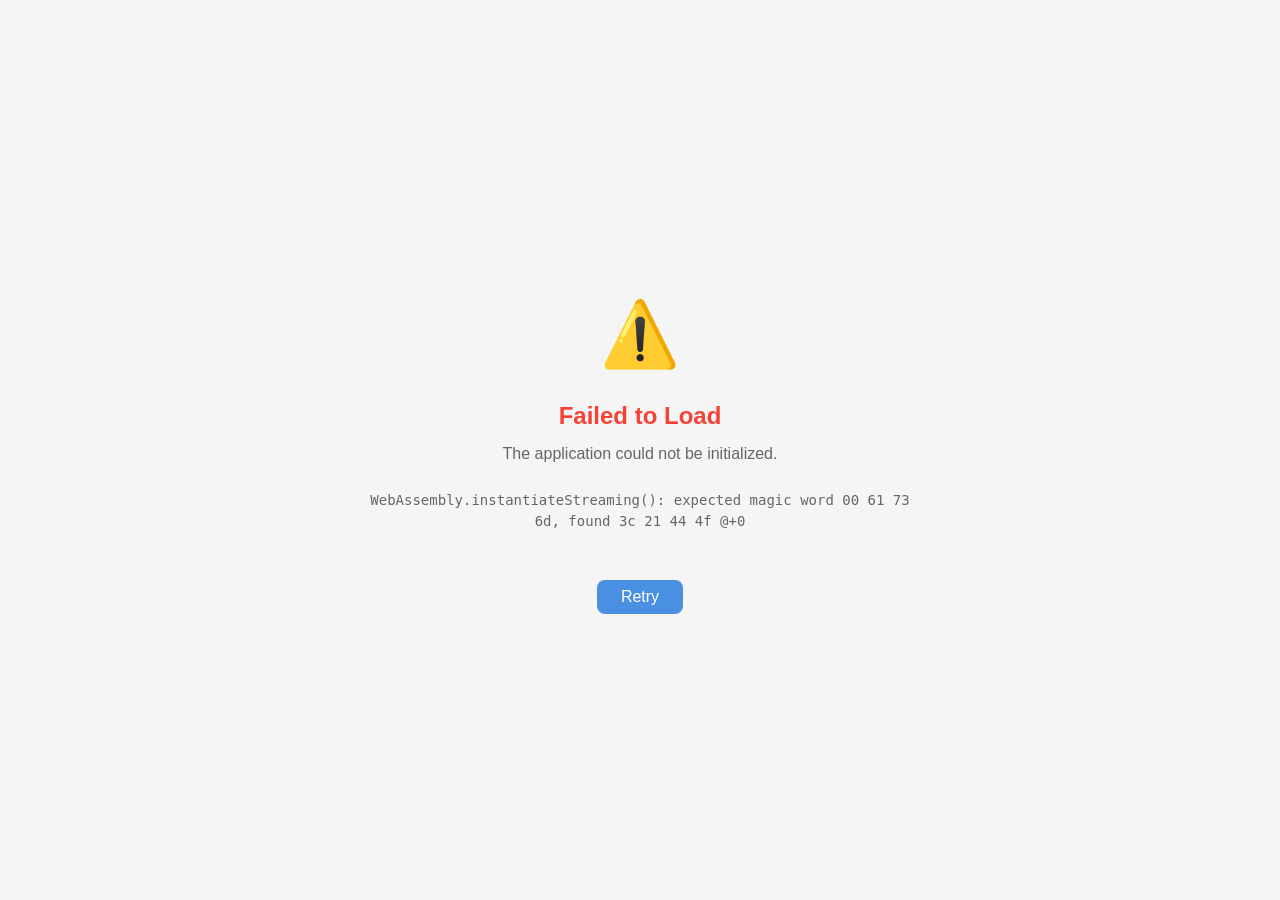
==== commit da1ff690: "fix: Shadow canvas overlap artifacts, WASM download progress bar - Increase suggested-feeds-grid gap" ====
--- a/index.html
+++ b/index.html
@@ -29,6 +29,10 @@
             <div class="spinner"></div>
             <p>Loading Bulletin Board...</p>
             <p class="loading-subtitle">Initializing security features & GPU effects</p>
+            <div class="loading-progress">
+                <div class="loading-progress__bar" id="load-progress-bar"></div>
+            </div>
+            <p class="loading-progress__text" id="load-progress-text"></p>
         </div>
     </div>
 
--- a/styles.css
+++ b/styles.css
@@ -141,6 +141,29 @@
 .loading-subtitle {
     font-size: var(--font-size-sm) !important;
     color: var(--color-text-lighter) !important;
+}
+
+.loading-progress {
+    width: 240px;
+    height: 4px;
+    background: var(--color-border);
+    border-radius: 2px;
+    overflow: hidden;
+    margin-top: 4px;
+}
+
+.loading-progress__bar {
+    height: 100%;
+    background: var(--color-primary);
+    border-radius: 2px;
+    width: 0%;
+    transition: width 0.3s ease;
+}
+
+.loading-progress__text {
+    font-size: 12px !important;
+    color: var(--color-text-lighter) !important;
+    font-variant-numeric: tabular-nums;
 }
 
 .error-container {
@@ -2206,7 +2229,8 @@
 .suggested-feeds-grid {
     display: grid;
     grid-template-columns: repeat(auto-fill, minmax(250px, 1fr));
-    gap: 16px;
+    gap: 40px;
+    padding: 24px;
     margin-top: 24px;
 }
 
@@ -2295,6 +2319,8 @@
 @media (max-width: 768px) {
     .suggested-feeds-grid {
         grid-template-columns: 1fr;
+        gap: 32px;
+        padding: 20px 16px;
     }
 
     .empty-state__header h2 {
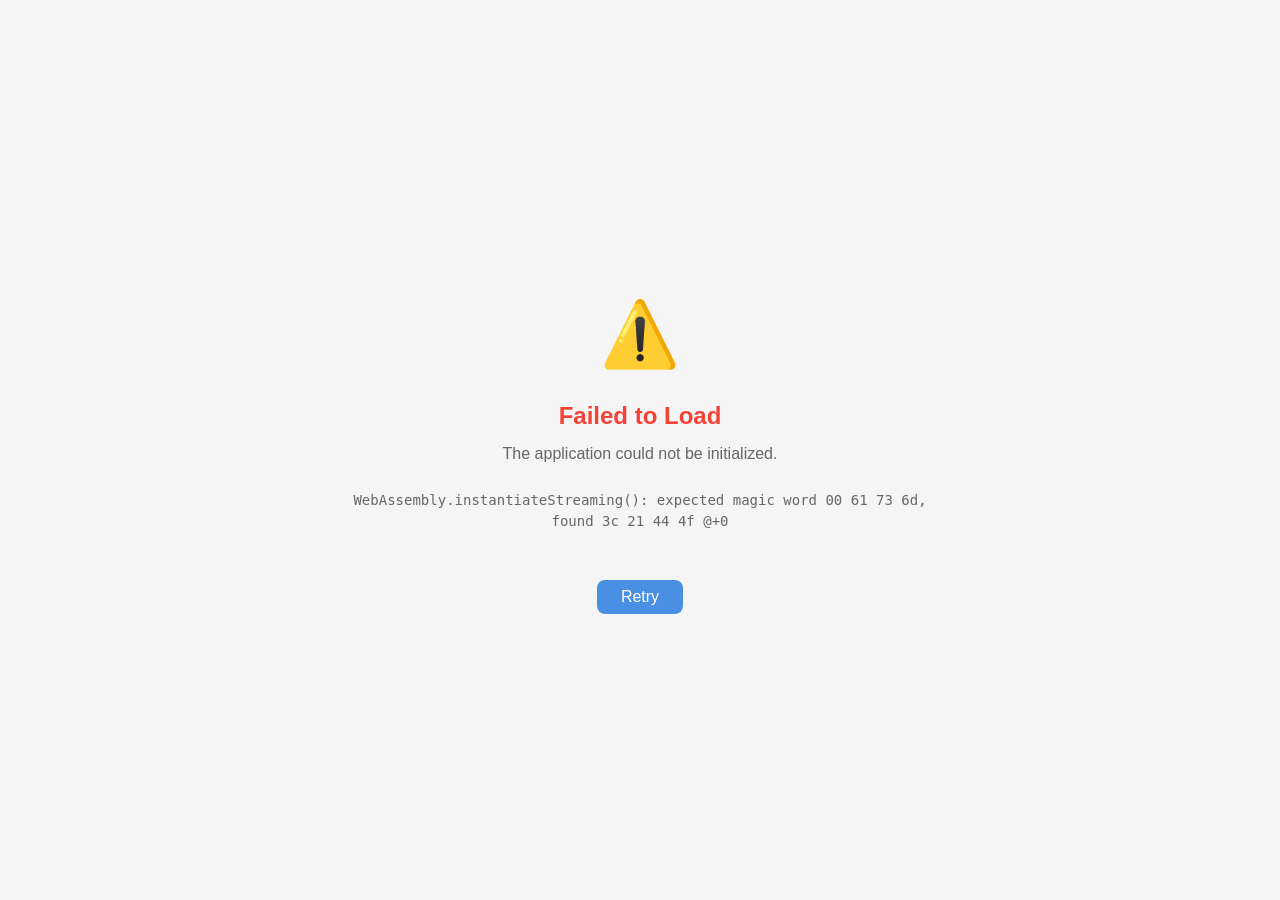
==== commit 88db41a4: "deploy: Foundation-free WASM binary (7.0MB, down from 50MB) Built with Swift 6.4-dev, zero Foundatio" ====
--- a/index.html
+++ b/index.html
@@ -6,7 +6,7 @@
     <title>Bulletin Board - RSS Feed Reader</title>
 
     <!-- Security Headers -->
-    <meta http-equiv="Content-Security-Policy" content="default-src 'self'; script-src 'self' 'unsafe-inline' 'wasm-unsafe-eval'; style-src 'self' 'unsafe-inline'; img-src 'self' data: https:; connect-src 'self' https:; font-src 'self' data:;">
+    <meta http-equiv="Content-Security-Policy" content="default-src 'self'; script-src 'self' 'unsafe-inline' 'wasm-unsafe-eval'; style-src 'self' 'unsafe-inline'; img-src 'self' data: blob: https:; connect-src 'self' https:; font-src 'self' data:;">
 
     <!-- Meta Tags -->
     <meta name="description" content="A modern RSS feed reader built with Swift WASM and LINKER framework">
@@ -14,7 +14,9 @@
     <meta name="theme-color" content="#2196f3">
 
     <!-- Favicon -->
+    <link rel="icon" href="favicon.ico" type="image/x-icon">
     <link rel="icon" href="data:image/svg+xml,<svg xmlns='http://www.w3.org/2000/svg' viewBox='0 0 100 100'><text y='.9em' font-size='90'>🗞️</text></svg>">
+    <link rel="manifest" href="manifest.json">
 
     <!-- Styles -->
     <link rel="stylesheet" href="styles.css">
@@ -23,18 +25,22 @@
     <link rel="preload" href="BulletinBoard.wasm" as="fetch" type="application/wasm" crossorigin>
 </head>
 <body>
+    <a href="#main-content" class="skip-link">Skip to main content</a>
+
     <!-- Root mounting point -->
-    <div id="app">
+    <div id="app" role="main">
         <div class="loading">
             <div class="spinner"></div>
             <p>Loading Bulletin Board...</p>
             <p class="loading-subtitle">Initializing security features & GPU effects</p>
-            <div class="loading-progress">
+            <div class="loading-progress" role="progressbar" aria-valuenow="0" aria-valuemin="0" aria-valuemax="100" aria-label="Loading progress">
                 <div class="loading-progress__bar" id="load-progress-bar"></div>
             </div>
             <p class="loading-progress__text" id="load-progress-text"></p>
         </div>
     </div>
+
+    <div id="toast-live-region" class="visually-hidden" aria-live="polite" aria-atomic="true"></div>
 
     <!-- WASM Bundle -->
     <script type="module">
--- a/styles.css
+++ b/styles.css
@@ -2,6 +2,17 @@
     margin: 0;
     padding: 0;
     box-sizing: border-box;
+}
+
+@media (prefers-reduced-motion: reduce) {
+    *,
+    *::before,
+    *::after {
+        animation-duration: 0.01ms !important;
+        animation-iteration-count: 1 !important;
+        transition-duration: 0.01ms !important;
+        scroll-behavior: auto !important;
+    }
 }
 
 :root {
@@ -28,7 +39,7 @@
     --color-text: #1a1a1a;
     --color-text-secondary: #4a4a4a;
     --color-text-light: #666666;
-    --color-text-lighter: #999999;
+    --color-text-lighter: #757575;
     --color-text-disabled: #bdbdbd;
 
     --color-background: #f5f5f5;
@@ -83,6 +94,22 @@
     --z-modal: 1050;
     --z-popover: 1060;
     --z-tooltip: 1070;
+
+    --opacity-disabled: 0.5;
+    --opacity-hover: 0.85;
+    --opacity-muted: 0.7;
+
+    --color-overlay: rgba(0, 0, 0, 0.5);
+
+    --shadow-sm: 0 1px 2px rgba(0, 0, 0, 0.05);
+    --shadow-md: 0 4px 6px rgba(0, 0, 0, 0.07);
+    --shadow-lg: 0 10px 15px rgba(0, 0, 0, 0.1);
+    --shadow-xl: 0 20px 25px rgba(0, 0, 0, 0.15);
+
+    --max-width-sm: 480px;
+    --max-width-md: 640px;
+    --max-width-lg: 800px;
+    --max-width-xl: 1200px;
 }
 
 body {
@@ -96,12 +123,41 @@
     -moz-osx-font-smoothing: grayscale;
 }
 
+.skip-link {
+    position: absolute;
+    top: -40px;
+    left: 0;
+    background: var(--color-primary);
+    color: white;
+    padding: var(--spacing-sm) var(--spacing-md);
+    z-index: var(--z-tooltip);
+    transition: top var(--transition-fast);
+    font-weight: var(--font-weight-medium);
+    border-radius: 0 0 var(--radius-md) 0;
+}
+
+.skip-link:focus {
+    top: 0;
+}
+
+.visually-hidden {
+    position: absolute;
+    width: 1px;
+    height: 1px;
+    padding: 0;
+    margin: -1px;
+    overflow: hidden;
+    clip: rect(0, 0, 0, 0);
+    white-space: nowrap;
+    border: 0;
+}
+
 #app {
     min-height: 100vh;
 }
 
 .bulletin-board-app {
-    max-width: 1200px;
+    max-width: var(--max-width-xl);
     margin: 0 auto;
     padding: var(--spacing-lg);
 }
@@ -160,6 +216,17 @@
     transition: width 0.3s ease;
 }
 
+.loading-progress__bar--indeterminate {
+    width: 30% !important;
+    animation: indeterminate-progress 1.5s ease-in-out infinite;
+}
+
+@keyframes indeterminate-progress {
+    0% { transform: translateX(-100%); }
+    50% { transform: translateX(230%); }
+    100% { transform: translateX(-100%); }
+}
+
 .loading-progress__text {
     font-size: 12px !important;
     color: var(--color-text-lighter) !important;
@@ -200,7 +267,7 @@
     background: var(--color-background);
     padding: var(--spacing-md);
     border-radius: var(--radius-md);
-    max-width: 600px;
+    max-width: var(--max-width-md);
 }
 
 .retry-button {
@@ -248,12 +315,12 @@
 }
 
 .article-card:hover {
-    box-shadow: none;
+    box-shadow: var(--shadow-md);
     transform: translateY(-4px);
 }
 
 .article-card--read {
-    opacity: 0.7;
+    opacity: var(--opacity-muted);
 }
 
 .article-card--favorite {
@@ -420,6 +487,16 @@
 .feed-manager-modal,
 .search-bar {
     will-change: transform, opacity;
+}
+
+@media (max-width: 1024px) {
+    .bulletin-board-app {
+        padding: var(--spacing-md);
+    }
+
+    .suggested-feeds-grid {
+        grid-template-columns: repeat(2, 1fr);
+    }
 }
 
 @media (max-width: 768px) {
@@ -611,7 +688,7 @@
     background: var(--color-background);
     border-color: var(--color-primary);
     transform: translateY(-1px);
-    box-shadow: none;
+    box-shadow: var(--shadow-sm);
 }
 
 .toolbar-button--primary {
@@ -672,6 +749,13 @@
     align-items: center;
     justify-content: center;
     border-radius: var(--radius-md);
+}
+
+.toolbar-button:disabled,
+.toolbar-button[aria-disabled="true"] {
+    opacity: var(--opacity-disabled);
+    cursor: not-allowed;
+    pointer-events: none;
 }
 
 .toolbar-group {
@@ -761,13 +845,13 @@
     left: 0;
     right: 0;
     bottom: 0;
-    background: rgba(0, 0, 0, 0.5);
+    background: var(--color-overlay);
     backdrop-filter: blur(4px);
     -webkit-backdrop-filter: blur(4px);
     display: flex;
     align-items: center;
     justify-content: center;
-    z-index: 1000;
+    z-index: var(--z-modal-backdrop);
     animation: fadeIn var(--transition-base);
 }
 
@@ -779,12 +863,12 @@
 .feed-manager {
     background: var(--color-surface);
     border-radius: var(--radius-lg);
-    max-width: 600px;
+    max-width: var(--max-width-md);
     width: 90%;
     max-height: 80vh;
     display: flex;
     flex-direction: column;
-    box-shadow: none;
+    box-shadow: var(--shadow-xl);
     animation: panel-slide-up 300ms cubic-bezier(0.16, 1, 0.3, 1);
 }
 
@@ -866,7 +950,7 @@
 }
 
 .feed-item--disabled {
-    opacity: 0.6;
+    opacity: var(--opacity-disabled);
     border-left-color: var(--color-text-lighter);
 }
 
@@ -1014,11 +1098,11 @@
     color: white;
     padding: var(--spacing-md) var(--spacing-lg);
     border-radius: var(--radius-md);
-    box-shadow: none;
+    box-shadow: var(--shadow-lg);
     display: flex;
     align-items: center;
     gap: var(--spacing-md);
-    z-index: 2000;
+    z-index: var(--z-tooltip);
     animation: slideInRight var(--transition-base);
 }
 
@@ -1064,6 +1148,76 @@
     opacity: 1;
 }
 
+.loading-spinner {
+    display: flex;
+    flex-direction: column;
+    align-items: center;
+    gap: var(--spacing-sm);
+}
+
+.loading-spinner--centered {
+    justify-content: center;
+    padding: var(--spacing-lg);
+}
+
+.loading-spinner__element {
+    position: relative;
+}
+
+.loading-spinner__bar {
+    position: absolute;
+    width: 3px;
+    height: 8px;
+    background: var(--color-text-lighter);
+    border-radius: 2px;
+    opacity: 0.3;
+    animation: spinner-fade 1s linear infinite;
+}
+
+.loading-spinner__bar[data-bar="1"] { transform: rotate(0deg) translateY(-12px); animation-delay: -0.875s; }
+.loading-spinner__bar[data-bar="2"] { transform: rotate(45deg) translateY(-12px); animation-delay: -0.75s; }
+.loading-spinner__bar[data-bar="3"] { transform: rotate(90deg) translateY(-12px); animation-delay: -0.625s; }
+.loading-spinner__bar[data-bar="4"] { transform: rotate(135deg) translateY(-12px); animation-delay: -0.5s; }
+.loading-spinner__bar[data-bar="5"] { transform: rotate(180deg) translateY(-12px); animation-delay: -0.375s; }
+.loading-spinner__bar[data-bar="6"] { transform: rotate(225deg) translateY(-12px); animation-delay: -0.25s; }
+.loading-spinner__bar[data-bar="7"] { transform: rotate(270deg) translateY(-12px); animation-delay: -0.125s; }
+.loading-spinner__bar[data-bar="8"] { transform: rotate(315deg) translateY(-12px); animation-delay: 0s; }
+
+@keyframes spinner-fade {
+    0%, 100% { opacity: 0.3; }
+    50% { opacity: 1; }
+}
+
+.loading-spinner--small .loading-spinner__bar { width: 2px; height: 5px; }
+.loading-spinner--small .loading-spinner__bar[data-bar="1"] { transform: rotate(0deg) translateY(-7px); }
+.loading-spinner--small .loading-spinner__bar[data-bar="2"] { transform: rotate(45deg) translateY(-7px); }
+.loading-spinner--small .loading-spinner__bar[data-bar="3"] { transform: rotate(90deg) translateY(-7px); }
+.loading-spinner--small .loading-spinner__bar[data-bar="4"] { transform: rotate(135deg) translateY(-7px); }
+.loading-spinner--small .loading-spinner__bar[data-bar="5"] { transform: rotate(180deg) translateY(-7px); }
+.loading-spinner--small .loading-spinner__bar[data-bar="6"] { transform: rotate(225deg) translateY(-7px); }
+.loading-spinner--small .loading-spinner__bar[data-bar="7"] { transform: rotate(270deg) translateY(-7px); }
+.loading-spinner--small .loading-spinner__bar[data-bar="8"] { transform: rotate(315deg) translateY(-7px); }
+
+.loading-spinner--primary .loading-spinner__bar { background: var(--color-primary); }
+.loading-spinner--light .loading-spinner__bar { background: white; }
+
+.loading-spinner__message {
+    font-size: var(--font-size-sm);
+    color: var(--color-text-light);
+}
+
+.sr-only {
+    position: absolute;
+    width: 1px;
+    height: 1px;
+    padding: 0;
+    margin: -1px;
+    overflow: hidden;
+    clip: rect(0, 0, 0, 0);
+    white-space: nowrap;
+    border: 0;
+}
+
 .error-message {
     padding: var(--spacing-md);
     background: var(--color-error);
@@ -1094,13 +1248,74 @@
     opacity: 1;
 }
 
+.error-message--warning {
+    background: var(--color-warning);
+}
+
+.error-message--info {
+    background: var(--color-info);
+}
+
+.error-message__icon {
+    flex-shrink: 0;
+    margin-right: var(--spacing-sm);
+}
+
+.error-message__content {
+    flex: 1;
+}
+
+.error-message__title {
+    font-weight: var(--font-weight-semibold);
+    margin-bottom: var(--spacing-xs);
+}
+
+.error-message__message {
+    font-size: var(--font-size-sm);
+    opacity: 0.95;
+}
+
+.error-message__details {
+    font-size: var(--font-size-xs);
+    opacity: 0.8;
+    margin-top: var(--spacing-xs);
+    font-family: monospace;
+}
+
+.error-message__actions {
+    display: flex;
+    align-items: center;
+    gap: var(--spacing-xs);
+    flex-shrink: 0;
+    margin-left: var(--spacing-sm);
+}
+
+.error-message__action {
+    padding: var(--spacing-xs) var(--spacing-sm);
+    background: rgba(255, 255, 255, 0.2);
+    border: 1px solid rgba(255, 255, 255, 0.3);
+    border-radius: var(--radius-sm);
+    color: white;
+    cursor: pointer;
+    font-size: var(--font-size-sm);
+    transition: background var(--transition-fast);
+}
+
+.error-message__action:hover {
+    background: rgba(255, 255, 255, 0.3);
+}
+
+.error-message__retry {
+    font-weight: var(--font-weight-medium);
+}
+
 .card-expansion-backdrop {
     position: fixed;
     top: 0;
     left: 0;
     right: 0;
     bottom: 0;
-    background: rgba(0, 0, 0, 0.5);
+    background: var(--color-overlay);
     z-index: 10000;
     will-change: opacity;
 }
@@ -1113,17 +1328,32 @@
     background: var(--color-surface);
 }
 
-.article-detail-overlay {
-    position: fixed;
+#article-detail-backdrop {
+    position: fixed !important;
     top: 0;
     left: 0;
     right: 0;
     bottom: 0;
+    z-index: 999;
+    overflow: visible !important;
+}
+
+#article-detail-backdrop > div:last-child {
+    position: absolute !important;
+    top: 0;
+    left: 0;
+    right: 0;
+    bottom: 0;
+    overflow-y: auto;
+}
+
+.article-detail-overlay {
+    position: relative;
+    min-height: 100%;
     z-index: 1000;
     display: flex;
     align-items: flex-start;
     justify-content: center;
-    overflow-y: auto;
     -webkit-overflow-scrolling: touch;
     padding: var(--spacing-lg) var(--spacing-md);
     animation: overlay-fade-in 250ms ease;
@@ -1136,7 +1366,7 @@
 
 .article-detail {
     position: relative;
-    max-width: 800px;
+    max-width: var(--max-width-lg);
     width: 100%;
     background: var(--color-surface);
     border-radius: var(--radius-lg);
@@ -1157,7 +1387,7 @@
     height: 36px;
     border-radius: 50%;
     border: none;
-    background: rgba(0, 0, 0, 0.5);
+    background: var(--color-overlay);
     color: white;
     font-size: 18px;
     cursor: pointer;
@@ -1364,15 +1594,12 @@
         right: var(--spacing-sm);
     }
 }
-        font-size: var(--font-size-lg);
-    }
-}
 
 .category-filter-bar {
     display: flex;
-    gap: 8px;
+    gap: var(--spacing-sm);
     overflow-x: auto;
-    padding: 8px 0;
+    padding: var(--spacing-sm) 0;
     margin-bottom: var(--spacing-sm);
     scrollbar-width: thin;
     -webkit-overflow-scrolling: touch;
@@ -1422,9 +1649,9 @@
 .article-card__badges {
     display: flex;
     align-items: center;
-    gap: 8px;
+    gap: var(--spacing-sm);
     flex-wrap: wrap;
-    margin-bottom: 4px;
+    margin-bottom: var(--spacing-xs);
 }
 
 .article-card__category {
@@ -1441,9 +1668,9 @@
 .article-detail__badges {
     display: flex;
     align-items: center;
-    gap: 8px;
+    gap: var(--spacing-sm);
     flex-wrap: wrap;
-    margin-bottom: 8px;
+    margin-bottom: var(--spacing-sm);
 }
 
 .article-detail__category {
@@ -1460,9 +1687,9 @@
 .sentiment-indicator {
     display: inline-flex;
     align-items: center;
-    gap: 4px;
+    gap: var(--spacing-xs);
     font-size: 0.75rem;
-    padding: 2px 8px;
+    padding: 2px var(--spacing-sm);
     border-radius: 8px;
     font-weight: var(--font-weight-medium);
     line-height: 1.4;
@@ -1506,8 +1733,8 @@
 
 .related-articles {
     border-top: 1px solid var(--color-border);
-    margin-top: 16px;
-    padding: 12px var(--spacing-lg) 0;
+    margin-top: var(--spacing-md);
+    padding: var(--spacing-md) var(--spacing-lg) 0;
 }
 
 .related-articles__title {
@@ -1516,16 +1743,16 @@
     color: var(--color-text-light);
     text-transform: uppercase;
     letter-spacing: 0.05em;
-    margin-bottom: 8px;
+    margin-bottom: var(--spacing-sm);
 }
 
 .related-article-item {
     display: flex;
     align-items: center;
-    gap: 8px;
-    padding: 8px;
+    gap: var(--spacing-sm);
+    padding: var(--spacing-sm);
     cursor: pointer;
-    border-radius: 8px;
+    border-radius: var(--radius-md);
     transition: background var(--transition-fast);
 }
 
@@ -1552,51 +1779,16 @@
 }
 
 .article-card--tinted {
-    background: rgba(255, 255, 255, 0.4);
     box-shadow: none;
 }
 
 .article-card--tinted:hover {
-    box-shadow: none;
+    box-shadow: var(--shadow-md);
     transform: translateY(-2px);
 }
 
-.article-card--tinted .article-card__title {
-    color: inherit;
-}
-
-.article-card--tinted .article-card__description {
-    color: inherit;
-    opacity: 0.85;
-}
-
-.article-card--tinted .article-card__metadata {
-    opacity: 0.7;
-}
-
 .article-card--tinted .article-card__keyword {
-    background: rgba(0, 0, 0, 0.08);
-    color: inherit;
-}
-
-.article-card--tinted .article-card__footer {
-    color: inherit;
-}
-
-.article-card--tinted .article-card__action {
-    border-color: rgba(0, 0, 0, 0.15);
-    color: inherit;
-}
-
-.article-card--tinted .article-card__link {
-    color: inherit;
-    opacity: 0.9;
-    font-weight: var(--font-weight-semibold);
-}
-
-.article-card--tinted .article-card__read-indicator {
-    color: inherit;
-    opacity: 0.6;
+    background: rgba(0, 0, 0, 0.06);
 }
 
 .sort-group {
@@ -1616,9 +1808,9 @@
 .settings-panel {
     background: var(--color-surface);
     border-radius: var(--radius-lg);
-    max-width: 500px;
+    max-width: var(--max-width-sm);
     width: 90%;
-    box-shadow: none;
+    box-shadow: var(--shadow-xl);
     animation: panel-slide-up 300ms cubic-bezier(0.16, 1, 0.3, 1);
 }
 
@@ -1808,7 +2000,7 @@
     --color-text: #e8e8e8;
     --color-text-secondary: #b8b8b8;
     --color-text-light: #999999;
-    --color-text-lighter: #666666;
+    --color-text-lighter: #8a8a8a;
     --color-text-disabled: #4a4a4a;
 
     --color-background: #121212;
@@ -1821,7 +2013,7 @@
 }
 
 body.theme-dark .article-card--tinted {
-    background: rgba(40, 40, 40, 0.6);
+    box-shadow: var(--shadow-sm);
 }
 
 body.theme-dark .article-detail {
@@ -1965,19 +2157,19 @@
 .category-grid {
     display: grid;
     grid-template-columns: repeat(auto-fill, minmax(320px, 1fr));
-    gap: 16px;
-    padding: 16px;
+    gap: var(--spacing-md);
+    padding: var(--spacing-md);
 }
 
 .category-column {
     display: flex;
     flex-direction: column;
-    gap: 12px;
+    gap: var(--spacing-md);
     max-height: 80vh;
     overflow-y: auto;
     border-radius: var(--radius-lg, 12px);
     background: var(--color-surface-hover);
-    padding: 0 8px 8px;
+    padding: 0 var(--spacing-sm) var(--spacing-sm);
 }
 
 .category-column__header {
@@ -2006,7 +2198,7 @@
 }
 
 .grid-card {
-    padding: 12px;
+    padding: var(--spacing-md);
     border-radius: var(--radius-md, 8px);
     cursor: pointer;
     transition: var(--transition-fast, 0.15s ease);
@@ -2014,6 +2206,7 @@
 
 .grid-card:hover {
     transform: translateY(-1px);
+    box-shadow: var(--shadow-sm);
 }
 
 .grid-card--tinted {
@@ -2021,7 +2214,7 @@
 }
 
 .grid-card--read {
-    opacity: 0.7;
+    opacity: var(--opacity-muted);
 }
 
 .grid-card--favorite {
@@ -2077,7 +2270,7 @@
 .grid-card__actions {
     display: flex;
     align-items: center;
-    gap: 8px;
+    gap: var(--spacing-sm);
 }
 
 .grid-card__action {
@@ -2198,7 +2391,7 @@
 .empty-state__cta:hover {
     background: var(--color-primary-dark);
     transform: translateY(-2px);
-    box-shadow: none;
+    box-shadow: var(--shadow-md);
 }
 
 .empty-state__divider {
@@ -2245,7 +2438,7 @@
 
 .suggested-feed-card:hover {
     border-color: var(--color-primary);
-    box-shadow: none;
+    box-shadow: var(--shadow-sm);
     transform: translateY(-2px);
 }
 
@@ -2454,3 +2647,31 @@
 .toolbar-icon svg {
     display: block;
 }
+
+@media print {
+    .app-toolbar,
+    .search-bar,
+    .category-filter-bar,
+    .feed-manager-modal,
+    .toast,
+    .modal-overlay,
+    .skip-link {
+        display: none !important;
+    }
+
+    .article-card {
+        break-inside: avoid;
+        box-shadow: none;
+        border: 1px solid #ddd;
+    }
+
+    .article-detail {
+        max-width: 100%;
+        box-shadow: none;
+    }
+
+    body {
+        background: white;
+        color: black;
+    }
+}
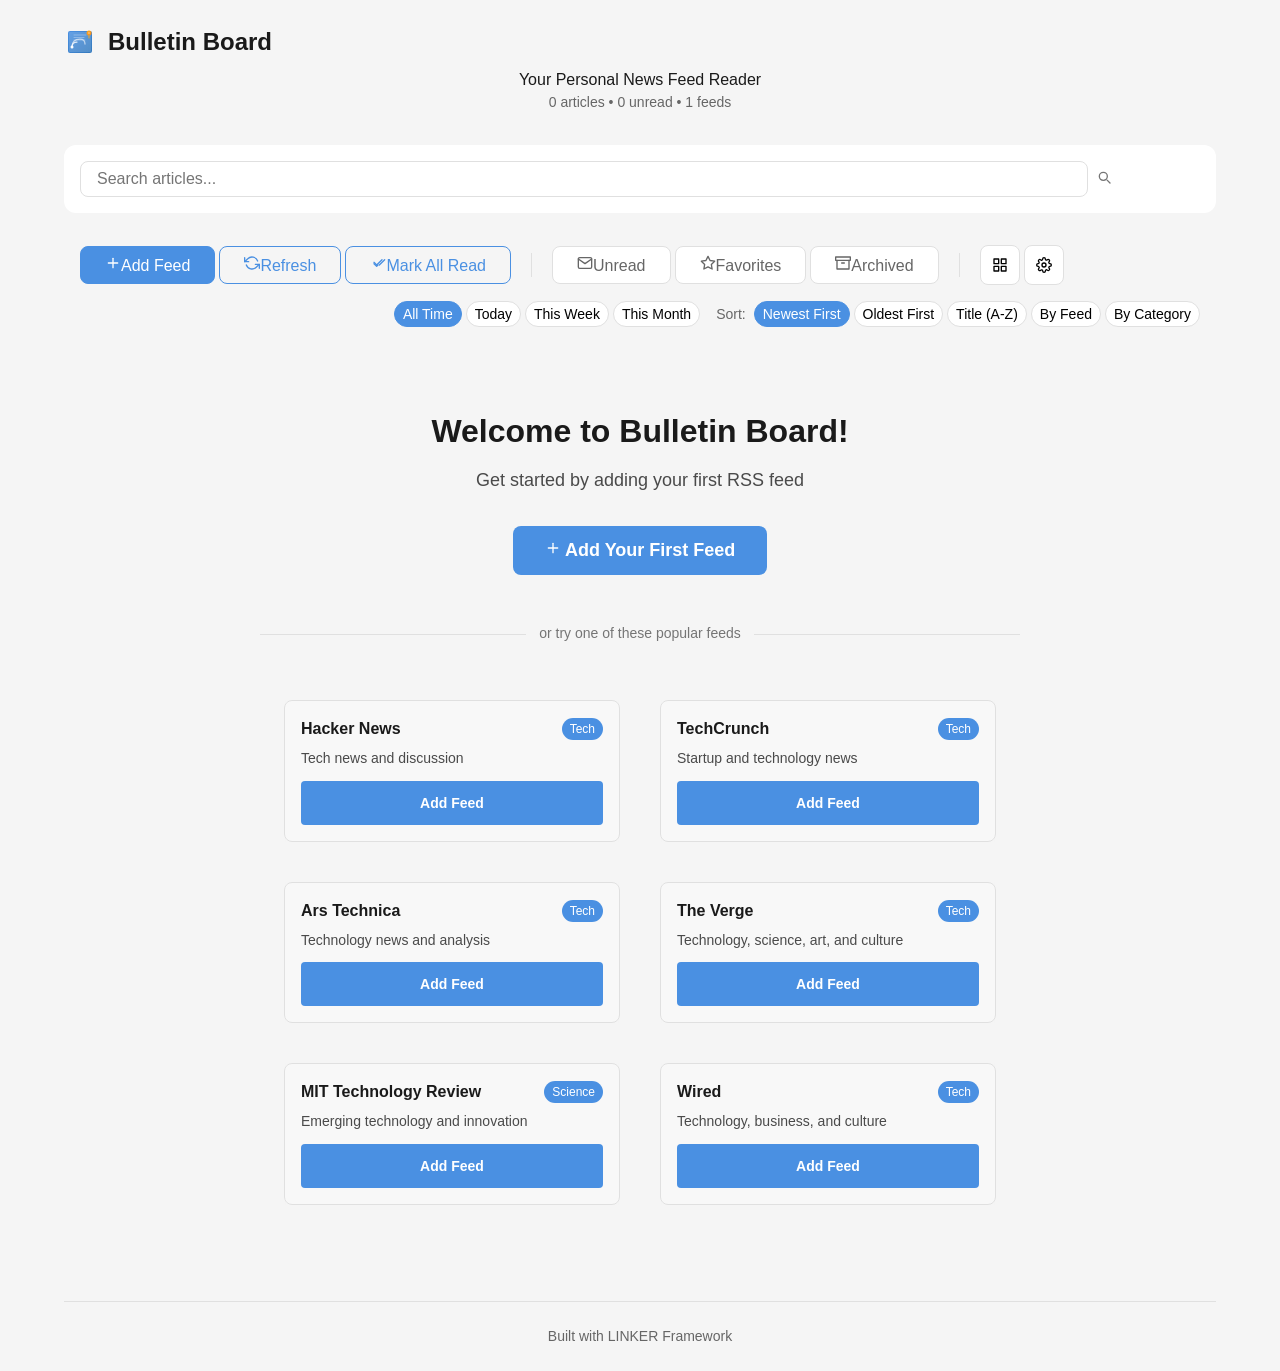
==== commit 0a324e4a: "deploy: Security hardening + state consolidation (6.8MB binary, sw cache v11)" ====
--- a/index.html
+++ b/index.html
@@ -6,7 +6,7 @@
     <title>Bulletin Board - RSS Feed Reader</title>
 
     <!-- Security Headers -->
-    <meta http-equiv="Content-Security-Policy" content="default-src 'self'; script-src 'self' 'unsafe-inline' 'wasm-unsafe-eval'; style-src 'self' 'unsafe-inline'; img-src 'self' data: blob: https:; connect-src 'self' https:; font-src 'self' data:;">
+    <meta http-equiv="Content-Security-Policy" content="default-src 'self'; script-src 'self' 'unsafe-inline' 'wasm-unsafe-eval'; style-src 'self' 'unsafe-inline'; img-src 'self' data: blob: https:; connect-src 'self' https:; font-src 'self' data:; object-src 'none'; frame-ancestors 'none'; upgrade-insecure-requests">
 
     <!-- Meta Tags -->
     <meta name="description" content="A modern RSS feed reader built with Swift WASM and LINKER framework">
